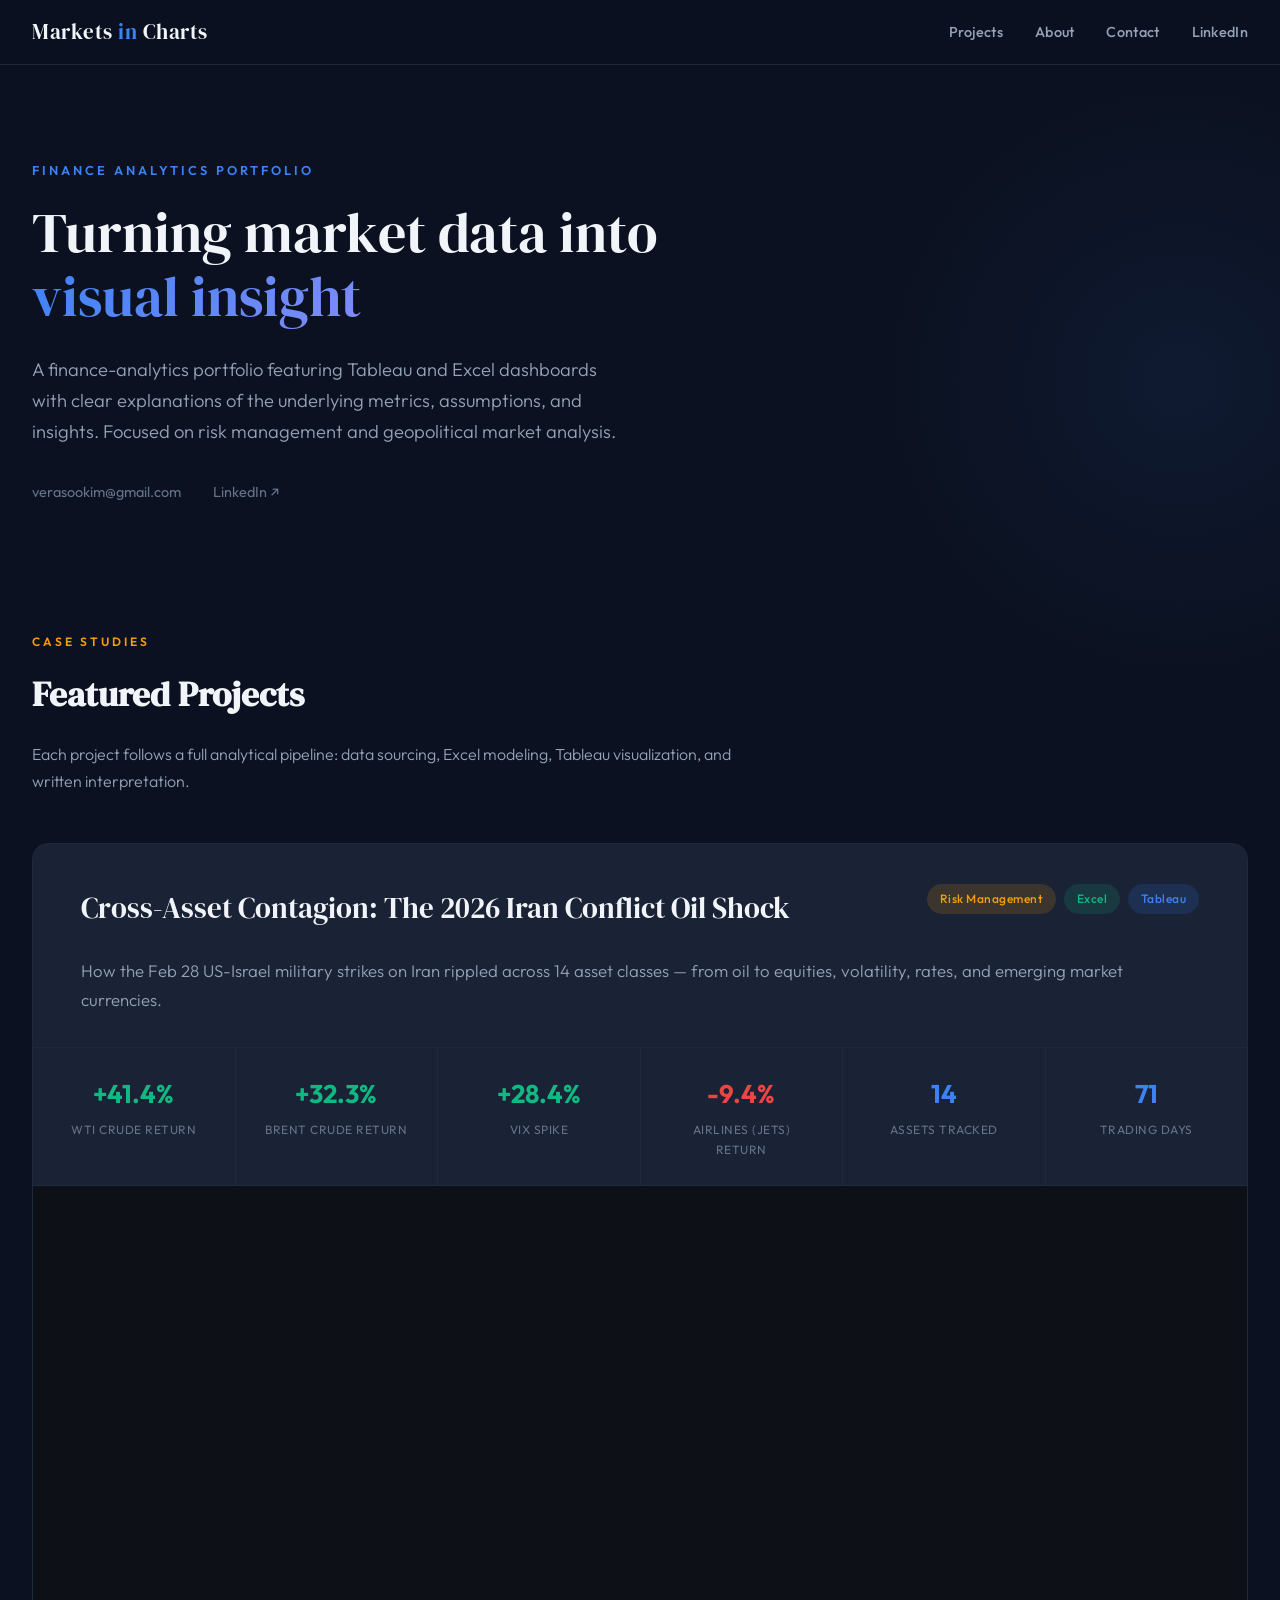
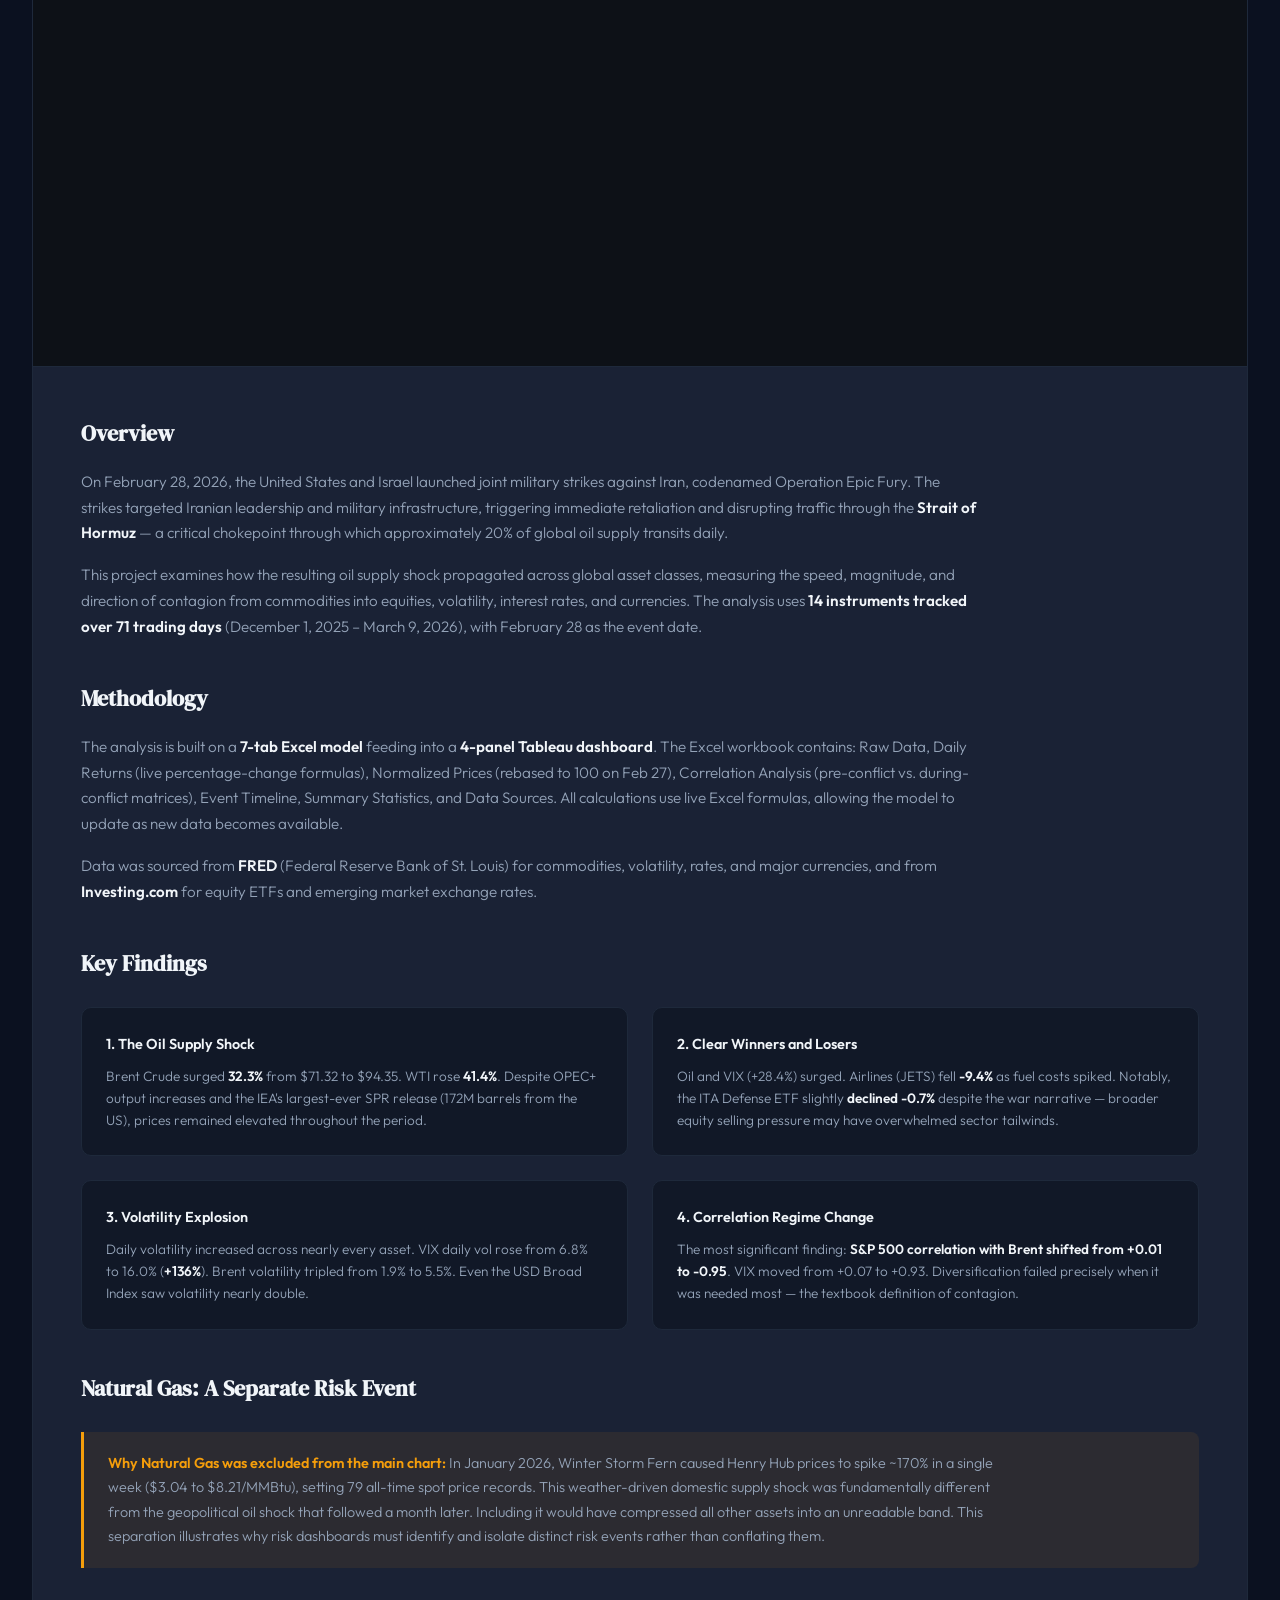
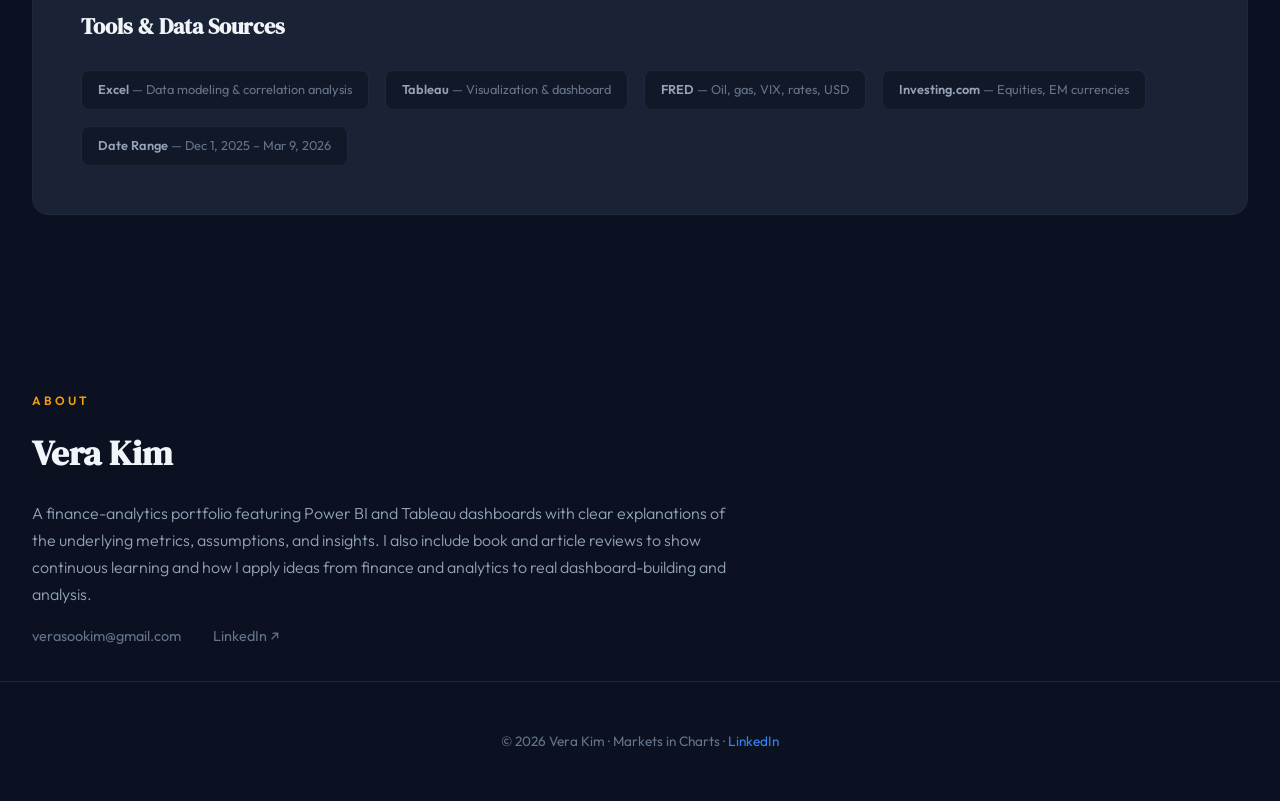
==== index.html @ f25a513f "Add files via upload" ====
<!DOCTYPE html>
<html lang="en">
<head>
    <meta charset="UTF-8">
    <meta name="viewport" content="width=device-width, initial-scale=1.0">
    <title>Markets in Charts | Vera Kim</title>
    <link href="https://fonts.googleapis.com/css2?family=DM+Serif+Display&family=Outfit:wght@300;400;500;600;700&display=swap" rel="stylesheet">
    <style>
        :root {
            --bg-primary: #0B1120;
            --bg-secondary: #111827;
            --bg-card: #1A2235;
            --accent: #3B82F6;
            --accent-warm: #F59E0B;
            --accent-red: #EF4444;
            --accent-green: #10B981;
            --text-primary: #F1F5F9;
            --text-secondary: #94A3B8;
            --text-muted: #64748B;
            --border: #1E293B;
        }

        * { margin: 0; padding: 0; box-sizing: border-box; }

        body {
            font-family: 'Outfit', sans-serif;
            background: var(--bg-primary);
            color: var(--text-primary);
            line-height: 1.7;
            -webkit-font-smoothing: antialiased;
        }

        /* ── NAVIGATION ── */
        nav {
            position: fixed;
            top: 0;
            width: 100%;
            z-index: 100;
            background: rgba(11, 17, 32, 0.85);
            backdrop-filter: blur(20px);
            border-bottom: 1px solid var(--border);
            padding: 0 2rem;
        }
        .nav-inner {
            max-width: 1400px;
            margin: 0 auto;
            display: flex;
            justify-content: space-between;
            align-items: center;
            height: 64px;
        }
        .nav-logo {
            font-family: 'DM Serif Display', serif;
            font-size: 1.3rem;
            color: var(--text-primary);
            text-decoration: none;
            letter-spacing: 0.5px;
        }
        .nav-logo span { color: var(--accent); }
        .nav-links { display: flex; gap: 2rem; list-style: none; }
        .nav-links a {
            color: var(--text-secondary);
            text-decoration: none;
            font-size: 0.9rem;
            font-weight: 500;
            transition: color 0.2s;
            letter-spacing: 0.3px;
        }
        .nav-links a:hover { color: var(--text-primary); }

        /* ── HERO ── */
        .hero {
            padding: 10rem 2rem 4rem;
            max-width: 1400px;
            margin: 0 auto;
            position: relative;
        }
        .hero::before {
            content: '';
            position: absolute;
            top: 80px;
            right: -200px;
            width: 600px;
            height: 600px;
            background: radial-gradient(circle, rgba(59,130,246,0.08) 0%, transparent 70%);
            pointer-events: none;
        }
        .hero-eyebrow {
            font-size: 0.8rem;
            font-weight: 600;
            letter-spacing: 3px;
            text-transform: uppercase;
            color: var(--accent);
            margin-bottom: 1.2rem;
        }
        .hero h1 {
            font-family: 'DM Serif Display', serif;
            font-size: 3.5rem;
            font-weight: 400;
            line-height: 1.15;
            margin-bottom: 1.5rem;
            max-width: 700px;
        }
        .hero h1 em {
            font-style: normal;
            background: linear-gradient(135deg, var(--accent), #818CF8);
            -webkit-background-clip: text;
            -webkit-text-fill-color: transparent;
        }
        .hero-subtitle {
            font-size: 1.15rem;
            color: var(--text-secondary);
            max-width: 600px;
            margin-bottom: 2rem;
            font-weight: 300;
        }
        .hero-meta {
            display: flex;
            gap: 2rem;
            flex-wrap: wrap;
        }
        .hero-meta a {
            color: var(--text-muted);
            text-decoration: none;
            font-size: 0.9rem;
            display: flex;
            align-items: center;
            gap: 0.4rem;
            transition: color 0.2s;
        }
        .hero-meta a:hover { color: var(--accent); }

        /* ── SECTION STRUCTURE ── */
        section { padding: 4rem 2rem; }
        .container { max-width: 1400px; margin: 0 auto; }

        .section-label {
            font-size: 0.75rem;
            font-weight: 600;
            letter-spacing: 3px;
            text-transform: uppercase;
            color: var(--accent-warm);
            margin-bottom: 0.8rem;
        }
        .section-title {
            font-family: 'DM Serif Display', serif;
            font-size: 2.2rem;
            margin-bottom: 1rem;
        }
        .section-desc {
            color: var(--text-secondary);
            max-width: 700px;
            margin-bottom: 3rem;
            font-weight: 300;
        }

        /* ── PROJECT CARD ── */
        .project-card {
            background: var(--bg-card);
            border: 1px solid var(--border);
            border-radius: 16px;
            overflow: hidden;
            margin-bottom: 3rem;
            transition: border-color 0.3s;
        }
        .project-card:hover { border-color: rgba(59,130,246,0.3); }

        .project-header {
            padding: 2.5rem 3rem 1.5rem;
            display: flex;
            justify-content: space-between;
            align-items: flex-start;
            flex-wrap: wrap;
            gap: 1rem;
        }
        .project-header h2 {
            font-family: 'DM Serif Display', serif;
            font-size: 1.8rem;
            font-weight: 400;
        }
        .project-tags { display: flex; gap: 0.5rem; flex-wrap: wrap; }
        .tag {
            padding: 0.3rem 0.8rem;
            border-radius: 20px;
            font-size: 0.75rem;
            font-weight: 500;
            letter-spacing: 0.5px;
        }
        .tag-excel { background: rgba(16,185,129,0.15); color: var(--accent-green); }
        .tag-tableau { background: rgba(59,130,246,0.15); color: var(--accent); }
        .tag-risk { background: rgba(245,158,11,0.15); color: var(--accent-warm); }

        .project-subtitle {
            padding: 0 3rem 2rem;
            color: var(--text-secondary);
            font-weight: 300;
            font-size: 1.05rem;
        }

        /* ── TABLEAU EMBED ── */
        .tableau-wrapper {
            width: 100%;
            background: #0D1117;
            border-top: 1px solid var(--border);
            border-bottom: 1px solid var(--border);
        }
        .tableau-wrapper iframe {
            width: 100%;
            height: 780px;
            border: none;
            display: block;
        }

        /* ── KEY METRICS BAR ── */
        .metrics-bar {
            display: grid;
            grid-template-columns: repeat(auto-fit, minmax(160px, 1fr));
            gap: 1px;
            background: var(--border);
            border-top: 1px solid var(--border);
        }
        .metric {
            background: var(--bg-card);
            padding: 1.5rem 1.8rem;
            text-align: center;
        }
        .metric-value {
            font-size: 1.6rem;
            font-weight: 700;
            font-family: 'Outfit', sans-serif;
        }
        .metric-value.up { color: var(--accent-green); }
        .metric-value.down { color: var(--accent-red); }
        .metric-value.neutral { color: var(--accent); }
        .metric-label {
            font-size: 0.75rem;
            color: var(--text-muted);
            margin-top: 0.3rem;
            letter-spacing: 0.5px;
            text-transform: uppercase;
        }

        /* ── WRITE-UP SECTION ── */
        .writeup {
            padding: 3rem;
        }
        .writeup h3 {
            font-family: 'DM Serif Display', serif;
            font-size: 1.4rem;
            margin: 2.5rem 0 1rem;
            color: var(--text-primary);
        }
        .writeup h3:first-child { margin-top: 0; }
        .writeup p {
            color: var(--text-secondary);
            margin-bottom: 1rem;
            max-width: 900px;
            font-weight: 300;
            font-size: 0.95rem;
        }
        .writeup strong { color: var(--text-primary); font-weight: 600; }

        .finding-grid {
            display: grid;
            grid-template-columns: 1fr 1fr;
            gap: 1.5rem;
            margin: 1.5rem 0 2rem;
        }
        .finding-item {
            background: var(--bg-secondary);
            border: 1px solid var(--border);
            border-radius: 10px;
            padding: 1.5rem;
        }
        .finding-item h4 {
            font-size: 0.9rem;
            font-weight: 600;
            margin-bottom: 0.6rem;
            color: var(--text-primary);
        }
        .finding-item p {
            font-size: 0.85rem;
            margin-bottom: 0;
            line-height: 1.6;
        }

        .callout {
            background: rgba(245, 158, 11, 0.08);
            border-left: 3px solid var(--accent-warm);
            padding: 1.2rem 1.5rem;
            border-radius: 0 8px 8px 0;
            margin: 1.5rem 0;
        }
        .callout p {
            color: var(--text-secondary);
            margin: 0;
            font-size: 0.9rem;
        }
        .callout strong { color: var(--accent-warm); }

        /* ── DATA SOURCES ── */
        .sources {
            display: flex;
            gap: 1rem;
            flex-wrap: wrap;
            margin-top: 1.5rem;
        }
        .source-chip {
            background: var(--bg-secondary);
            border: 1px solid var(--border);
            padding: 0.5rem 1rem;
            border-radius: 8px;
            font-size: 0.8rem;
            color: var(--text-muted);
        }
        .source-chip strong { color: var(--text-secondary); }

        /* ── FOOTER ── */
        footer {
            padding: 3rem 2rem;
            border-top: 1px solid var(--border);
            text-align: center;
        }
        footer p {
            color: var(--text-muted);
            font-size: 0.85rem;
        }
        footer a {
            color: var(--accent);
            text-decoration: none;
        }

        /* ── RESPONSIVE ── */
        @media (max-width: 768px) {
            .hero h1 { font-size: 2.2rem; }
            .hero { padding: 8rem 1.5rem 3rem; }
            .project-header { padding: 1.5rem; }
            .project-subtitle { padding: 0 1.5rem 1.5rem; }
            .writeup { padding: 1.5rem; }
            .finding-grid { grid-template-columns: 1fr; }
            .tableau-wrapper iframe { height: 500px; }
            .nav-links { gap: 1rem; }
        }

        /* ── ANIMATIONS ── */
        .fade-in {
            opacity: 0;
            transform: translateY(20px);
            animation: fadeIn 0.6s ease forwards;
        }
        .fade-in:nth-child(2) { animation-delay: 0.1s; }
        .fade-in:nth-child(3) { animation-delay: 0.2s; }
        @keyframes fadeIn {
            to { opacity: 1; transform: translateY(0); }
        }
    </style>
</head>
<body>

<!-- NAVIGATION -->
<nav>
    <div class="nav-inner">
        <a href="/" class="nav-logo">Markets <span>in</span> Charts</a>
        <ul class="nav-links">
            <li><a href="#projects">Projects</a></li>
            <li><a href="#about">About</a></li>
            <li><a href="mailto:verasookim@gmail.com">Contact</a></li>
            <li><a href="https://www.linkedin.com/in/vera-sookyung-kim/" target="_blank">LinkedIn</a></li>
        </ul>
    </div>
</nav>

<!-- HERO -->
<header class="hero">
    <div class="fade-in">
        <p class="hero-eyebrow">Finance Analytics Portfolio</p>
        <h1>Turning market data into <em>visual insight</em></h1>
        <p class="hero-subtitle">A finance-analytics portfolio featuring Tableau and Excel dashboards with clear explanations of the underlying metrics, assumptions, and insights. Focused on risk management and geopolitical market analysis.</p>
        <div class="hero-meta">
            <a href="mailto:verasookim@gmail.com">verasookim@gmail.com</a>
            <a href="https://www.linkedin.com/in/vera-sookyung-kim/" target="_blank">LinkedIn &nearr;</a>
        </div>
    </div>
</header>

<!-- PROJECTS -->
<section id="projects">
    <div class="container">
        <p class="section-label">Case Studies</p>
        <h2 class="section-title">Featured Projects</h2>
        <p class="section-desc">Each project follows a full analytical pipeline: data sourcing, Excel modeling, Tableau visualization, and written interpretation.</p>

        <!-- PROJECT 1: Iran Conflict Dashboard -->
        <article class="project-card fade-in">
            <div class="project-header">
                <h2>Cross-Asset Contagion: The 2026 Iran Conflict Oil Shock</h2>
                <div class="project-tags">
                    <span class="tag tag-risk">Risk Management</span>
                    <span class="tag tag-excel">Excel</span>
                    <span class="tag tag-tableau">Tableau</span>
                </div>
            </div>
            <p class="project-subtitle">How the Feb 28 US-Israel military strikes on Iran rippled across 14 asset classes — from oil to equities, volatility, rates, and emerging market currencies.</p>

            <!-- KEY METRICS -->
            <div class="metrics-bar">
                <div class="metric">
                    <div class="metric-value up">+41.4%</div>
                    <div class="metric-label">WTI Crude Return</div>
                </div>
                <div class="metric">
                    <div class="metric-value up">+32.3%</div>
                    <div class="metric-label">Brent Crude Return</div>
                </div>
                <div class="metric">
                    <div class="metric-value up">+28.4%</div>
                    <div class="metric-label">VIX Spike</div>
                </div>
                <div class="metric">
                    <div class="metric-value down">-9.4%</div>
                    <div class="metric-label">Airlines (JETS) Return</div>
                </div>
                <div class="metric">
                    <div class="metric-value neutral">14</div>
                    <div class="metric-label">Assets Tracked</div>
                </div>
                <div class="metric">
                    <div class="metric-value neutral">71</div>
                    <div class="metric-label">Trading Days</div>
                </div>
            </div>

            <!-- TABLEAU EMBED -->
            <div class="tableau-wrapper">
                <iframe src="https://public.tableau.com/views/IranConflictOilShock/IranConflictCross-AssetContagion?:embed=y&:display_count=yes&:showVizHome=no&:toolbar=yes" allowfullscreen></iframe>
            </div>

            <!-- WRITE-UP -->
            <div class="writeup">
                <h3>Overview</h3>
                <p>On February 28, 2026, the United States and Israel launched joint military strikes against Iran, codenamed Operation Epic Fury. The strikes targeted Iranian leadership and military infrastructure, triggering immediate retaliation and disrupting traffic through the <strong>Strait of Hormuz</strong> — a critical chokepoint through which approximately 20% of global oil supply transits daily.</p>
                <p>This project examines how the resulting oil supply shock propagated across global asset classes, measuring the speed, magnitude, and direction of contagion from commodities into equities, volatility, interest rates, and currencies. The analysis uses <strong>14 instruments tracked over 71 trading days</strong> (December 1, 2025 – March 9, 2026), with February 28 as the event date.</p>

                <h3>Methodology</h3>
                <p>The analysis is built on a <strong>7-tab Excel model</strong> feeding into a <strong>4-panel Tableau dashboard</strong>. The Excel workbook contains: Raw Data, Daily Returns (live percentage-change formulas), Normalized Prices (rebased to 100 on Feb 27), Correlation Analysis (pre-conflict vs. during-conflict matrices), Event Timeline, Summary Statistics, and Data Sources. All calculations use live Excel formulas, allowing the model to update as new data becomes available.</p>
                <p>Data was sourced from <strong>FRED</strong> (Federal Reserve Bank of St. Louis) for commodities, volatility, rates, and major currencies, and from <strong>Investing.com</strong> for equity ETFs and emerging market exchange rates.</p>

                <h3>Key Findings</h3>

                <div class="finding-grid">
                    <div class="finding-item">
                        <h4>1. The Oil Supply Shock</h4>
                        <p>Brent Crude surged <strong>32.3%</strong> from $71.32 to $94.35. WTI rose <strong>41.4%</strong>. Despite OPEC+ output increases and the IEA's largest-ever SPR release (172M barrels from the US), prices remained elevated throughout the period.</p>
                    </div>
                    <div class="finding-item">
                        <h4>2. Clear Winners and Losers</h4>
                        <p>Oil and VIX (+28.4%) surged. Airlines (JETS) fell <strong>-9.4%</strong> as fuel costs spiked. Notably, the ITA Defense ETF slightly <strong>declined -0.7%</strong> despite the war narrative — broader equity selling pressure may have overwhelmed sector tailwinds.</p>
                    </div>
                    <div class="finding-item">
                        <h4>3. Volatility Explosion</h4>
                        <p>Daily volatility increased across nearly every asset. VIX daily vol rose from 6.8% to 16.0% (<strong>+136%</strong>). Brent volatility tripled from 1.9% to 5.5%. Even the USD Broad Index saw volatility nearly double.</p>
                    </div>
                    <div class="finding-item">
                        <h4>4. Correlation Regime Change</h4>
                        <p>The most significant finding: <strong>S&P 500 correlation with Brent shifted from +0.01 to -0.95</strong>. VIX moved from +0.07 to +0.93. Diversification failed precisely when it was needed most — the textbook definition of contagion.</p>
                    </div>
                </div>

                <h3>Natural Gas: A Separate Risk Event</h3>
                <div class="callout">
                    <p><strong>Why Natural Gas was excluded from the main chart:</strong> In January 2026, Winter Storm Fern caused Henry Hub prices to spike ~170% in a single week ($3.04 to $8.21/MMBtu), setting 79 all-time spot price records. This weather-driven domestic supply shock was fundamentally different from the geopolitical oil shock that followed a month later. Including it would have compressed all other assets into an unreadable band. This separation illustrates why risk dashboards must identify and isolate distinct risk events rather than conflating them.</p>
                </div>

                <h3>Tools & Data Sources</h3>
                <div class="sources">
                    <div class="source-chip"><strong>Excel</strong> — Data modeling & correlation analysis</div>
                    <div class="source-chip"><strong>Tableau</strong> — Visualization & dashboard</div>
                    <div class="source-chip"><strong>FRED</strong> — Oil, gas, VIX, rates, USD</div>
                    <div class="source-chip"><strong>Investing.com</strong> — Equities, EM currencies</div>
                    <div class="source-chip"><strong>Date Range</strong> — Dec 1, 2025 – Mar 9, 2026</div>
                </div>
            </div>
        </article>

    </div>
</section>

<!-- ABOUT -->
<section id="about" style="padding-bottom: 2rem;">
    <div class="container">
        <p class="section-label">About</p>
        <h2 class="section-title">Vera Kim</h2>
        <p class="section-desc" style="margin-bottom: 1rem;">A finance-analytics portfolio featuring Power BI and Tableau dashboards with clear explanations of the underlying metrics, assumptions, and insights. I also include book and article reviews to show continuous learning and how I apply ideas from finance and analytics to real dashboard-building and analysis.</p>
        <div class="hero-meta">
            <a href="mailto:verasookim@gmail.com">verasookim@gmail.com</a>
            <a href="https://www.linkedin.com/in/vera-sookyung-kim/" target="_blank">LinkedIn &nearr;</a>
        </div>
    </div>
</section>

<!-- FOOTER -->
<footer>
    <p>&copy; 2026 Vera Kim &middot; Markets in Charts &middot; <a href="https://www.linkedin.com/in/vera-sookyung-kim/" target="_blank">LinkedIn</a></p>
</footer>

</body>
</html>
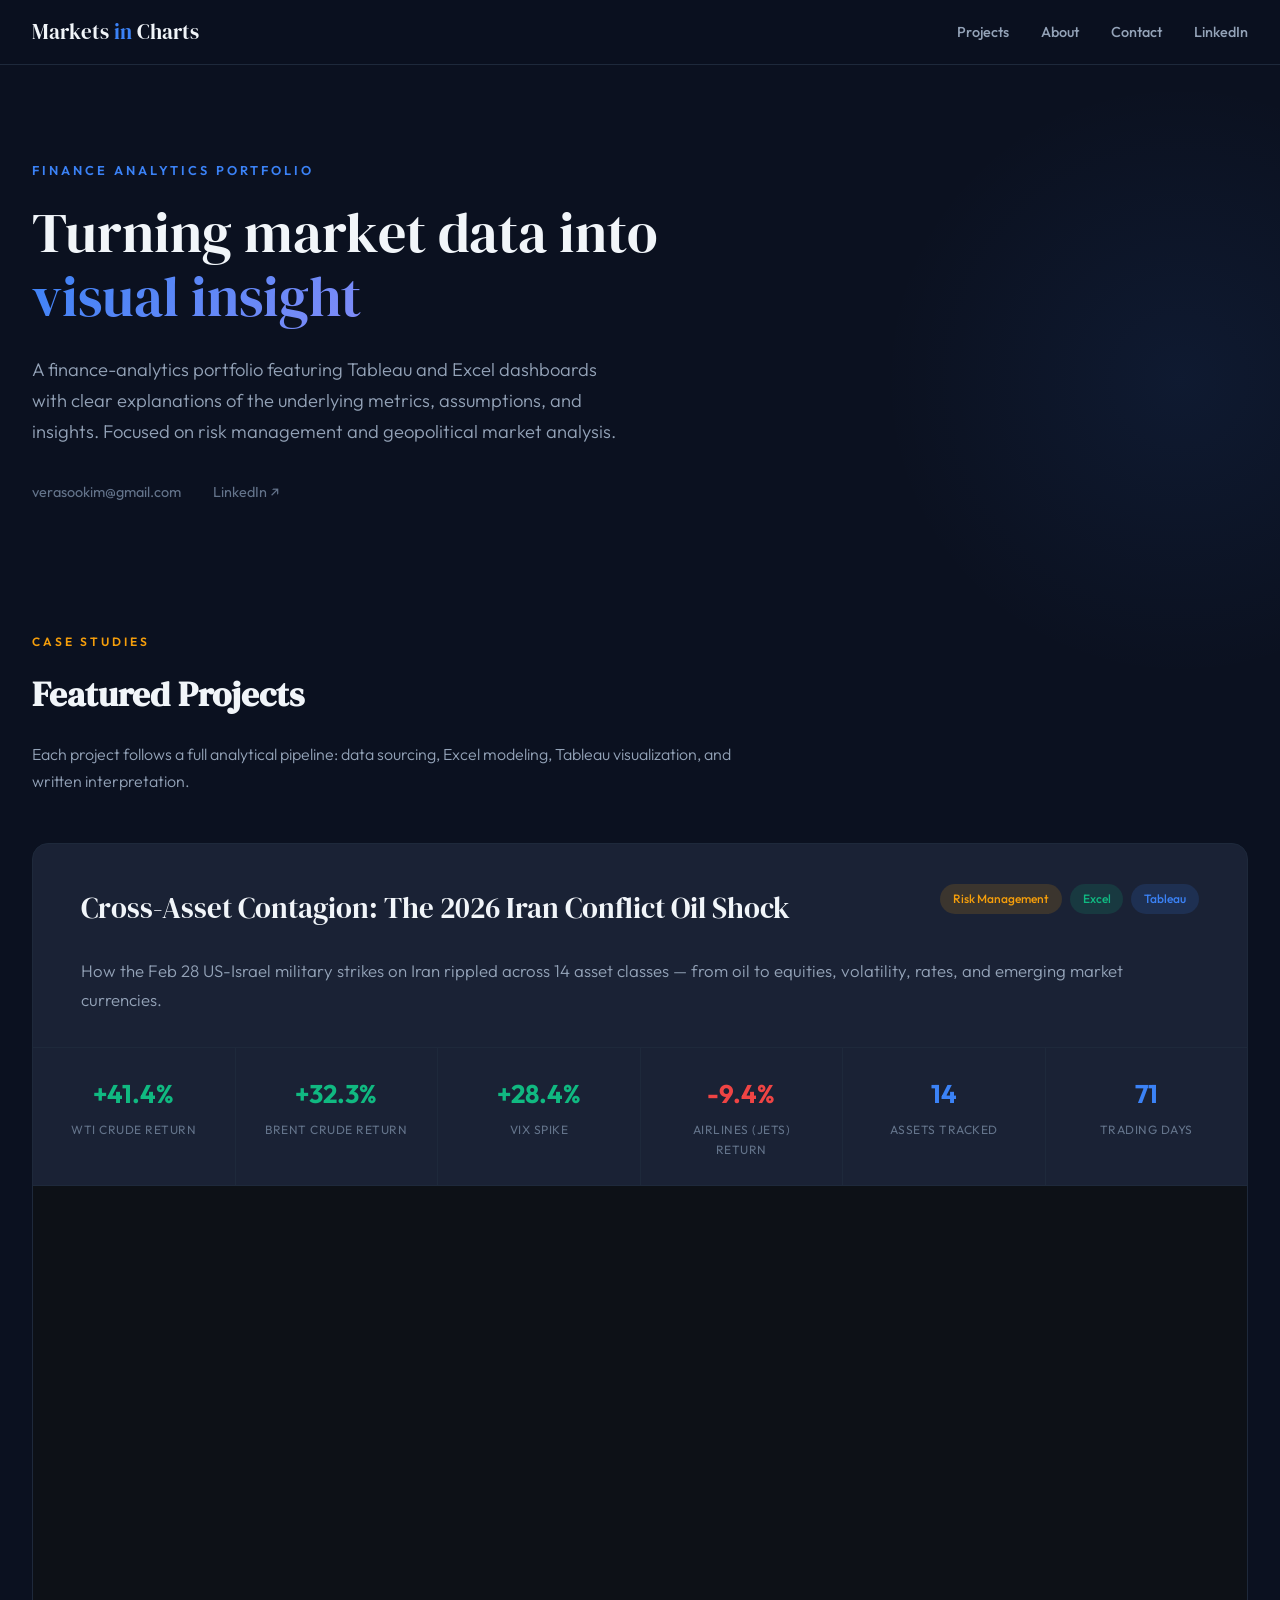
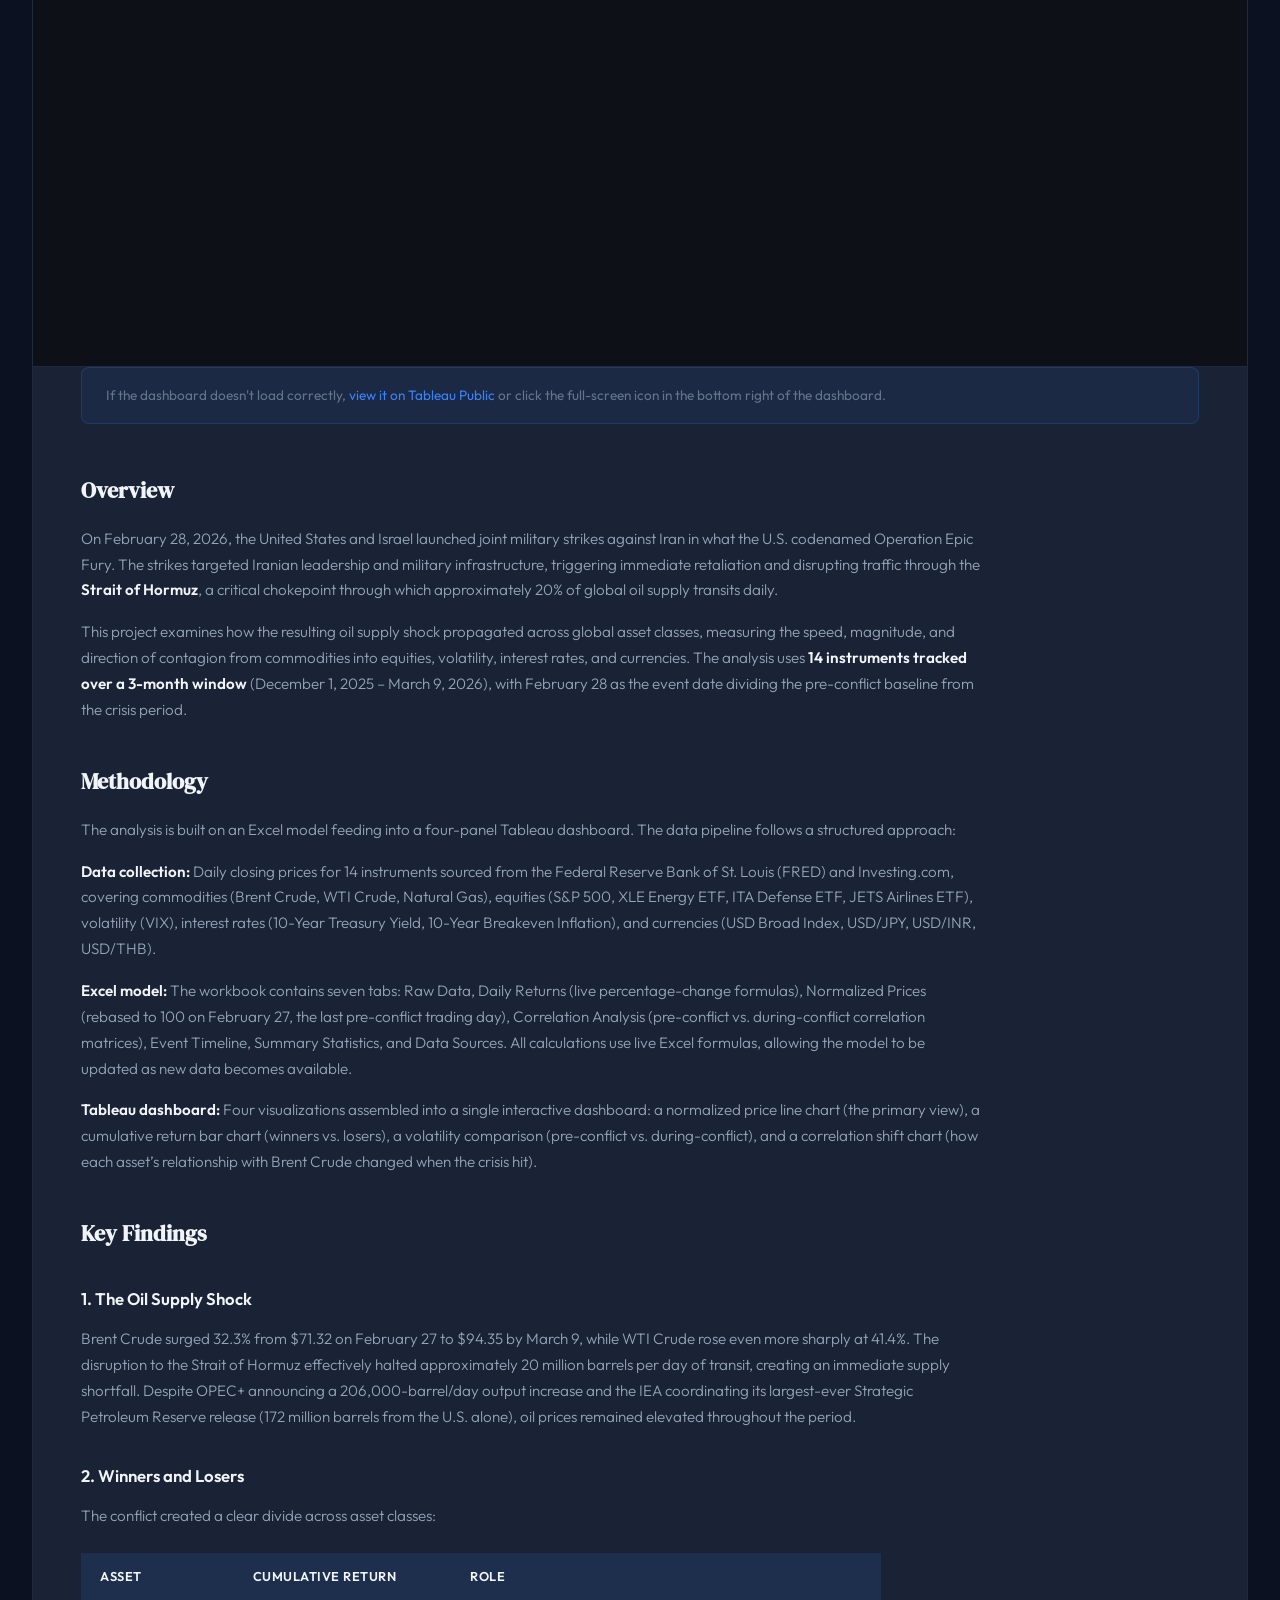
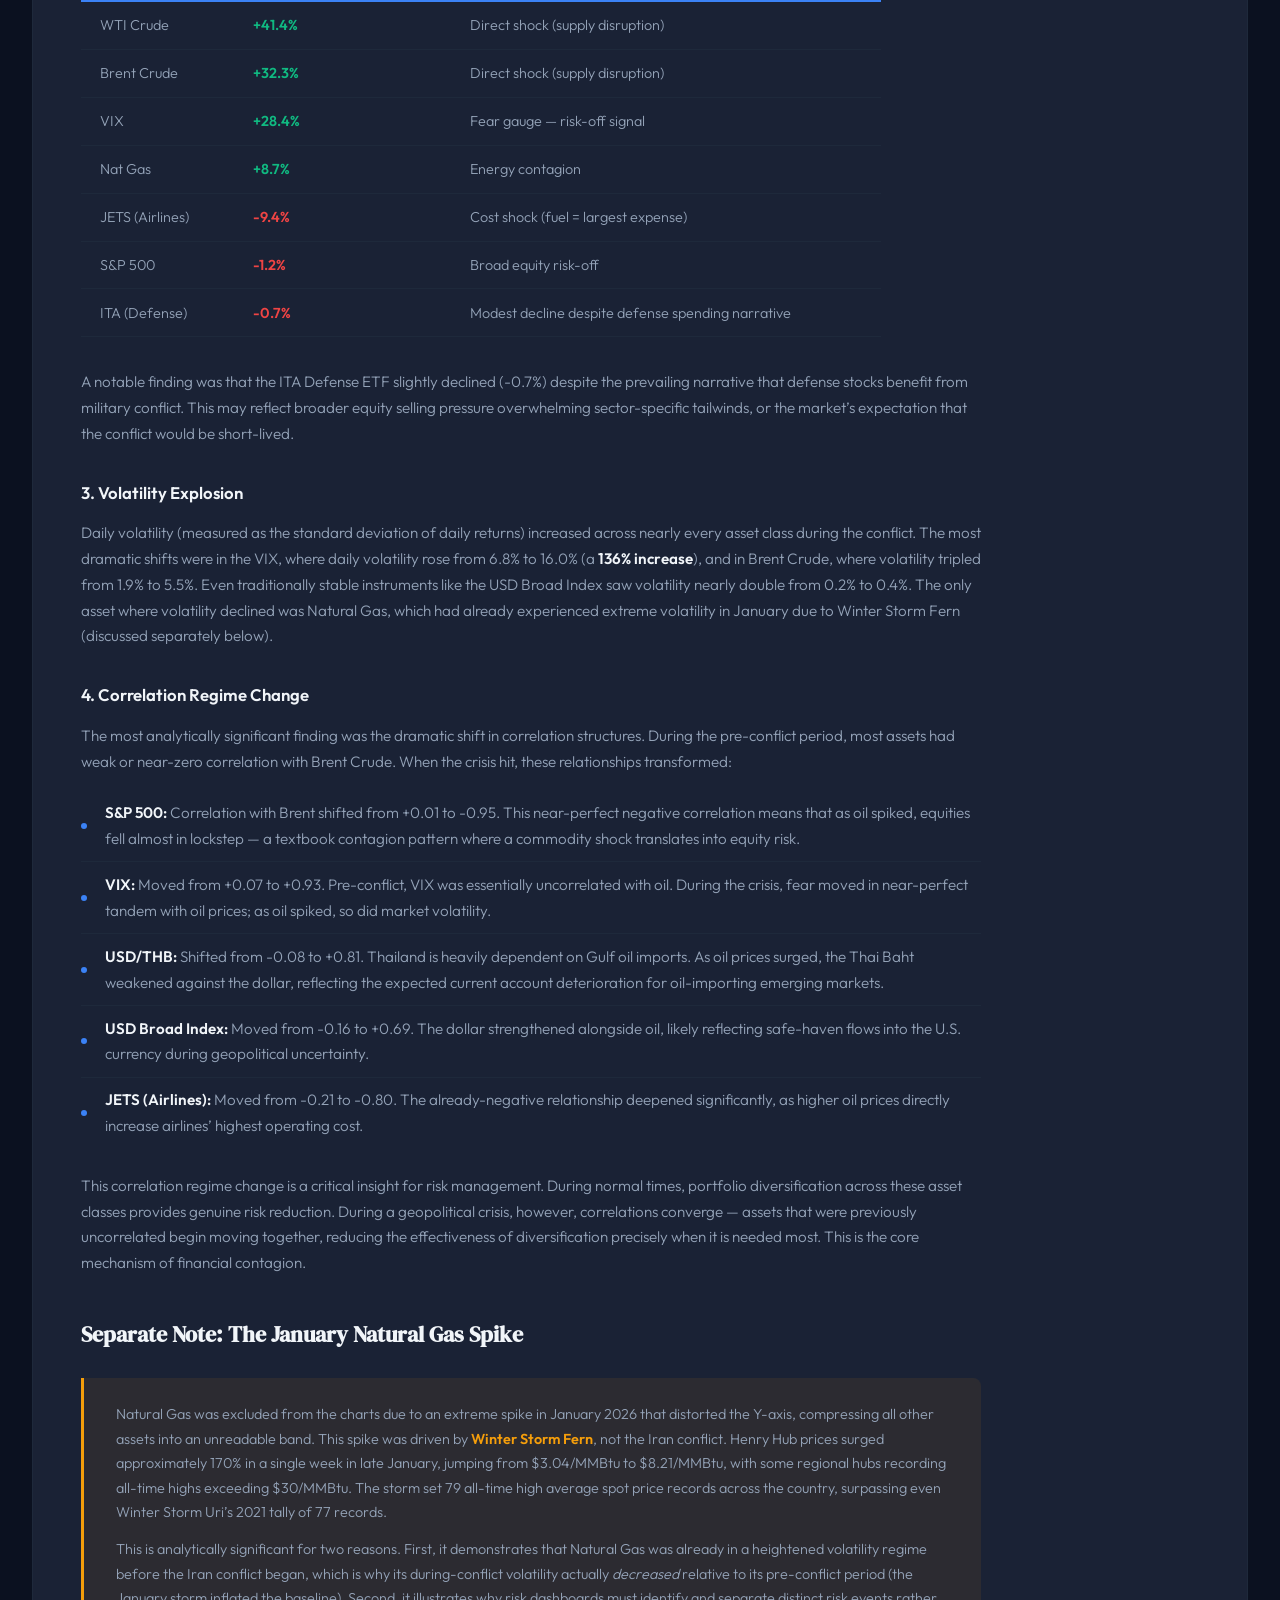
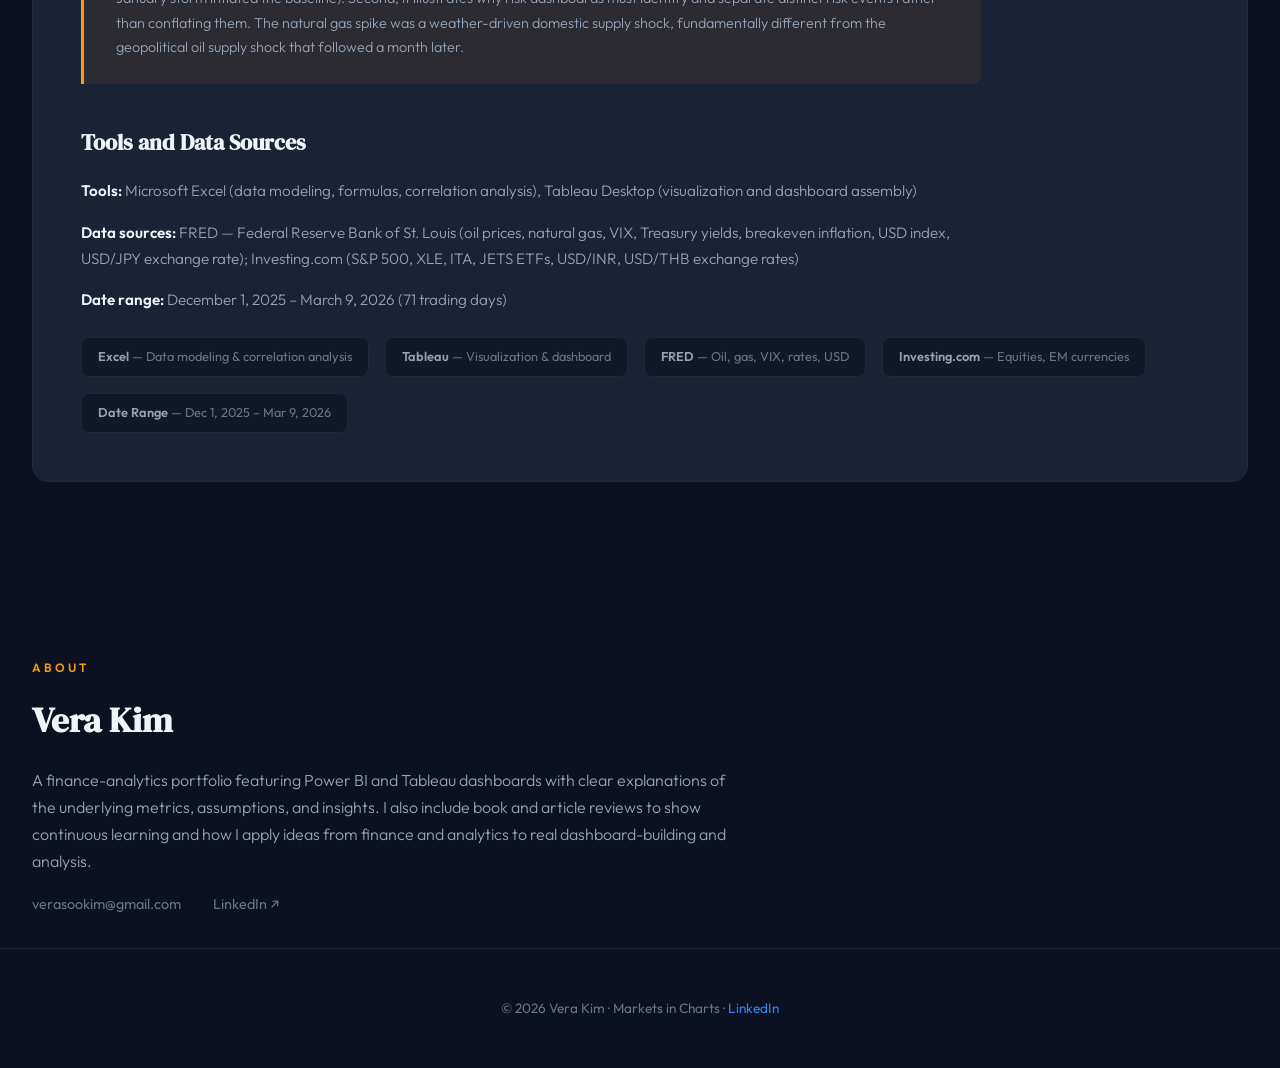
==== commit 596df74a: "Update index.html" ====
--- a/index.html
+++ b/index.html
@@ -19,489 +19,223 @@
             --text-muted: #64748B;
             --border: #1E293B;
         }
-
         * { margin: 0; padding: 0; box-sizing: border-box; }
-
-        body {
-            font-family: 'Outfit', sans-serif;
-            background: var(--bg-primary);
-            color: var(--text-primary);
-            line-height: 1.7;
-            -webkit-font-smoothing: antialiased;
-        }
-
-        /* ── NAVIGATION ── */
-        nav {
-            position: fixed;
-            top: 0;
-            width: 100%;
-            z-index: 100;
-            background: rgba(11, 17, 32, 0.85);
-            backdrop-filter: blur(20px);
-            border-bottom: 1px solid var(--border);
-            padding: 0 2rem;
-        }
-        .nav-inner {
-            max-width: 1400px;
-            margin: 0 auto;
-            display: flex;
-            justify-content: space-between;
-            align-items: center;
-            height: 64px;
-        }
-        .nav-logo {
-            font-family: 'DM Serif Display', serif;
-            font-size: 1.3rem;
-            color: var(--text-primary);
-            text-decoration: none;
-            letter-spacing: 0.5px;
-        }
+        body { font-family: 'Outfit', sans-serif; background: var(--bg-primary); color: var(--text-primary); line-height: 1.7; -webkit-font-smoothing: antialiased; }
+        nav { position: fixed; top: 0; width: 100%; z-index: 100; background: rgba(11,17,32,0.85); backdrop-filter: blur(20px); border-bottom: 1px solid var(--border); padding: 0 2rem; }
+        .nav-inner { max-width: 1400px; margin: 0 auto; display: flex; justify-content: space-between; align-items: center; height: 64px; }
+        .nav-logo { font-family: 'DM Serif Display', serif; font-size: 1.3rem; color: var(--text-primary); text-decoration: none; }
         .nav-logo span { color: var(--accent); }
         .nav-links { display: flex; gap: 2rem; list-style: none; }
-        .nav-links a {
-            color: var(--text-secondary);
-            text-decoration: none;
-            font-size: 0.9rem;
-            font-weight: 500;
-            transition: color 0.2s;
-            letter-spacing: 0.3px;
-        }
+        .nav-links a { color: var(--text-secondary); text-decoration: none; font-size: 0.9rem; font-weight: 500; transition: color 0.2s; }
         .nav-links a:hover { color: var(--text-primary); }
-
-        /* ── HERO ── */
-        .hero {
-            padding: 10rem 2rem 4rem;
-            max-width: 1400px;
-            margin: 0 auto;
-            position: relative;
-        }
-        .hero::before {
-            content: '';
-            position: absolute;
-            top: 80px;
-            right: -200px;
-            width: 600px;
-            height: 600px;
-            background: radial-gradient(circle, rgba(59,130,246,0.08) 0%, transparent 70%);
-            pointer-events: none;
-        }
-        .hero-eyebrow {
-            font-size: 0.8rem;
-            font-weight: 600;
-            letter-spacing: 3px;
-            text-transform: uppercase;
-            color: var(--accent);
-            margin-bottom: 1.2rem;
-        }
-        .hero h1 {
-            font-family: 'DM Serif Display', serif;
-            font-size: 3.5rem;
-            font-weight: 400;
-            line-height: 1.15;
-            margin-bottom: 1.5rem;
-            max-width: 700px;
-        }
-        .hero h1 em {
-            font-style: normal;
-            background: linear-gradient(135deg, var(--accent), #818CF8);
-            -webkit-background-clip: text;
-            -webkit-text-fill-color: transparent;
-        }
-        .hero-subtitle {
-            font-size: 1.15rem;
-            color: var(--text-secondary);
-            max-width: 600px;
-            margin-bottom: 2rem;
-            font-weight: 300;
-        }
-        .hero-meta {
-            display: flex;
-            gap: 2rem;
-            flex-wrap: wrap;
-        }
-        .hero-meta a {
-            color: var(--text-muted);
-            text-decoration: none;
-            font-size: 0.9rem;
-            display: flex;
-            align-items: center;
-            gap: 0.4rem;
-            transition: color 0.2s;
-        }
+        .hero { padding: 10rem 2rem 4rem; max-width: 1400px; margin: 0 auto; position: relative; }
+        .hero::before { content: ''; position: absolute; top: 80px; right: -200px; width: 600px; height: 600px; background: radial-gradient(circle, rgba(59,130,246,0.08) 0%, transparent 70%); pointer-events: none; }
+        .hero-eyebrow { font-size: 0.8rem; font-weight: 600; letter-spacing: 3px; text-transform: uppercase; color: var(--accent); margin-bottom: 1.2rem; }
+        .hero h1 { font-family: 'DM Serif Display', serif; font-size: 3.5rem; font-weight: 400; line-height: 1.15; margin-bottom: 1.5rem; max-width: 700px; }
+        .hero h1 em { font-style: normal; background: linear-gradient(135deg, var(--accent), #818CF8); -webkit-background-clip: text; -webkit-text-fill-color: transparent; }
+        .hero-subtitle { font-size: 1.15rem; color: var(--text-secondary); max-width: 600px; margin-bottom: 2rem; font-weight: 300; }
+        .hero-meta { display: flex; gap: 2rem; flex-wrap: wrap; }
+        .hero-meta a { color: var(--text-muted); text-decoration: none; font-size: 0.9rem; transition: color 0.2s; }
         .hero-meta a:hover { color: var(--accent); }
-
-        /* ── SECTION STRUCTURE ── */
         section { padding: 4rem 2rem; }
         .container { max-width: 1400px; margin: 0 auto; }
-
-        .section-label {
-            font-size: 0.75rem;
-            font-weight: 600;
-            letter-spacing: 3px;
-            text-transform: uppercase;
-            color: var(--accent-warm);
-            margin-bottom: 0.8rem;
-        }
-        .section-title {
-            font-family: 'DM Serif Display', serif;
-            font-size: 2.2rem;
-            margin-bottom: 1rem;
-        }
-        .section-desc {
-            color: var(--text-secondary);
-            max-width: 700px;
-            margin-bottom: 3rem;
-            font-weight: 300;
-        }
-
-        /* ── PROJECT CARD ── */
-        .project-card {
-            background: var(--bg-card);
-            border: 1px solid var(--border);
-            border-radius: 16px;
-            overflow: hidden;
-            margin-bottom: 3rem;
-            transition: border-color 0.3s;
-        }
+        .section-label { font-size: 0.75rem; font-weight: 600; letter-spacing: 3px; text-transform: uppercase; color: var(--accent-warm); margin-bottom: 0.8rem; }
+        .section-title { font-family: 'DM Serif Display', serif; font-size: 2.2rem; margin-bottom: 1rem; }
+        .section-desc { color: var(--text-secondary); max-width: 700px; margin-bottom: 3rem; font-weight: 300; }
+        .project-card { background: var(--bg-card); border: 1px solid var(--border); border-radius: 16px; overflow: hidden; margin-bottom: 3rem; transition: border-color 0.3s; }
         .project-card:hover { border-color: rgba(59,130,246,0.3); }
-
-        .project-header {
-            padding: 2.5rem 3rem 1.5rem;
-            display: flex;
-            justify-content: space-between;
-            align-items: flex-start;
-            flex-wrap: wrap;
-            gap: 1rem;
-        }
-        .project-header h2 {
-            font-family: 'DM Serif Display', serif;
-            font-size: 1.8rem;
-            font-weight: 400;
-        }
+        .project-header { padding: 2.5rem 3rem 1.5rem; display: flex; justify-content: space-between; align-items: flex-start; flex-wrap: wrap; gap: 1rem; }
+        .project-header h2 { font-family: 'DM Serif Display', serif; font-size: 1.8rem; font-weight: 400; }
         .project-tags { display: flex; gap: 0.5rem; flex-wrap: wrap; }
-        .tag {
-            padding: 0.3rem 0.8rem;
-            border-radius: 20px;
-            font-size: 0.75rem;
-            font-weight: 500;
-            letter-spacing: 0.5px;
-        }
+        .tag { padding: 0.3rem 0.8rem; border-radius: 20px; font-size: 0.75rem; font-weight: 500; }
         .tag-excel { background: rgba(16,185,129,0.15); color: var(--accent-green); }
         .tag-tableau { background: rgba(59,130,246,0.15); color: var(--accent); }
         .tag-risk { background: rgba(245,158,11,0.15); color: var(--accent-warm); }
-
-        .project-subtitle {
-            padding: 0 3rem 2rem;
-            color: var(--text-secondary);
-            font-weight: 300;
-            font-size: 1.05rem;
-        }
-
-        /* ── TABLEAU EMBED ── */
-        .tableau-wrapper {
-            width: 100%;
-            background: #0D1117;
-            border-top: 1px solid var(--border);
-            border-bottom: 1px solid var(--border);
-        }
-        .tableau-wrapper iframe {
-            width: 100%;
-            height: 780px;
-            border: none;
-            display: block;
-        }
-
-        /* ── KEY METRICS BAR ── */
-        .metrics-bar {
-            display: grid;
-            grid-template-columns: repeat(auto-fit, minmax(160px, 1fr));
-            gap: 1px;
-            background: var(--border);
-            border-top: 1px solid var(--border);
-        }
-        .metric {
-            background: var(--bg-card);
-            padding: 1.5rem 1.8rem;
-            text-align: center;
-        }
-        .metric-value {
-            font-size: 1.6rem;
-            font-weight: 700;
-            font-family: 'Outfit', sans-serif;
-        }
+        .project-subtitle { padding: 0 3rem 2rem; color: var(--text-secondary); font-weight: 300; font-size: 1.05rem; }
+        .tableau-wrapper { width: 100%; background: #0D1117; border-top: 1px solid var(--border); border-bottom: 1px solid var(--border); }
+        .tableau-wrapper iframe { width: 100%; height: 780px; border: none; display: block; }
+        .metrics-bar { display: grid; grid-template-columns: repeat(auto-fit, minmax(160px, 1fr)); gap: 1px; background: var(--border); border-top: 1px solid var(--border); }
+        .metric { background: var(--bg-card); padding: 1.5rem 1.8rem; text-align: center; }
+        .metric-value { font-size: 1.6rem; font-weight: 700; }
         .metric-value.up { color: var(--accent-green); }
         .metric-value.down { color: var(--accent-red); }
         .metric-value.neutral { color: var(--accent); }
-        .metric-label {
-            font-size: 0.75rem;
-            color: var(--text-muted);
-            margin-top: 0.3rem;
-            letter-spacing: 0.5px;
-            text-transform: uppercase;
-        }
-
-        /* ── WRITE-UP SECTION ── */
-        .writeup {
-            padding: 3rem;
-        }
-        .writeup h3 {
-            font-family: 'DM Serif Display', serif;
-            font-size: 1.4rem;
-            margin: 2.5rem 0 1rem;
-            color: var(--text-primary);
-        }
+        .metric-label { font-size: 0.75rem; color: var(--text-muted); margin-top: 0.3rem; letter-spacing: 0.5px; text-transform: uppercase; }
+        .writeup { padding: 3rem; }
+        .writeup h3 { font-family: 'DM Serif Display', serif; font-size: 1.4rem; margin: 2.5rem 0 1rem; color: var(--text-primary); }
         .writeup h3:first-child { margin-top: 0; }
-        .writeup p {
-            color: var(--text-secondary);
-            margin-bottom: 1rem;
-            max-width: 900px;
-            font-weight: 300;
-            font-size: 0.95rem;
-        }
+        .writeup h4 { font-size: 1.05rem; font-weight: 600; margin: 2rem 0 0.8rem; color: var(--text-primary); }
+        .writeup p { color: var(--text-secondary); margin-bottom: 1rem; max-width: 900px; font-weight: 300; font-size: 0.95rem; }
         .writeup strong { color: var(--text-primary); font-weight: 600; }
-
-        .finding-grid {
-            display: grid;
-            grid-template-columns: 1fr 1fr;
-            gap: 1.5rem;
-            margin: 1.5rem 0 2rem;
-        }
-        .finding-item {
-            background: var(--bg-secondary);
-            border: 1px solid var(--border);
-            border-radius: 10px;
-            padding: 1.5rem;
-        }
-        .finding-item h4 {
-            font-size: 0.9rem;
-            font-weight: 600;
-            margin-bottom: 0.6rem;
-            color: var(--text-primary);
-        }
-        .finding-item p {
-            font-size: 0.85rem;
-            margin-bottom: 0;
-            line-height: 1.6;
-        }
-
-        .callout {
-            background: rgba(245, 158, 11, 0.08);
-            border-left: 3px solid var(--accent-warm);
-            padding: 1.2rem 1.5rem;
-            border-radius: 0 8px 8px 0;
-            margin: 1.5rem 0;
-        }
-        .callout p {
-            color: var(--text-secondary);
-            margin: 0;
-            font-size: 0.9rem;
-        }
+        .writeup ul { list-style: none; padding: 0; margin: 1rem 0 1.5rem; max-width: 900px; }
+        .writeup ul li { color: var(--text-secondary); font-weight: 300; font-size: 0.95rem; padding: 0.6rem 0 0.6rem 1.5rem; position: relative; border-bottom: 1px solid var(--border); }
+        .writeup ul li:last-child { border-bottom: none; }
+        .writeup ul li::before { content: ''; position: absolute; left: 0; top: 50%; transform: translateY(-50%); width: 6px; height: 6px; border-radius: 50%; background: var(--accent); }
+        .data-table { width: 100%; max-width: 800px; border-collapse: collapse; margin: 1.5rem 0 2rem; font-size: 0.9rem; }
+        .data-table thead th { background: rgba(59,130,246,0.12); color: var(--text-primary); font-weight: 600; text-align: left; padding: 0.8rem 1.2rem; border-bottom: 2px solid var(--accent); font-size: 0.8rem; letter-spacing: 0.5px; text-transform: uppercase; }
+        .data-table tbody td { padding: 0.7rem 1.2rem; border-bottom: 1px solid var(--border); color: var(--text-secondary); font-weight: 300; }
+        .data-table tbody tr:hover { background: rgba(59,130,246,0.04); }
+        .data-table .val-up { color: var(--accent-green); font-weight: 600; }
+        .data-table .val-down { color: var(--accent-red); font-weight: 600; }
+        .callout { background: rgba(245,158,11,0.08); border-left: 3px solid var(--accent-warm); padding: 1.5rem 2rem; border-radius: 0 8px 8px 0; margin: 1.5rem 0 2rem; max-width: 900px; }
+        .callout p { color: var(--text-secondary); margin: 0 0 0.8rem; font-size: 0.9rem; }
+        .callout p:last-child { margin-bottom: 0; }
         .callout strong { color: var(--accent-warm); }
-
-        /* ── DATA SOURCES ── */
-        .sources {
-            display: flex;
-            gap: 1rem;
-            flex-wrap: wrap;
-            margin-top: 1.5rem;
-        }
-        .source-chip {
-            background: var(--bg-secondary);
-            border: 1px solid var(--border);
-            padding: 0.5rem 1rem;
-            border-radius: 8px;
-            font-size: 0.8rem;
-            color: var(--text-muted);
-        }
+        .embed-note { background: rgba(59,130,246,0.08); border: 1px solid rgba(59,130,246,0.2); border-radius: 8px; padding: 1rem 1.5rem; margin: 0 3rem; font-size: 0.85rem; color: var(--text-muted); }
+        .embed-note a { color: var(--accent); text-decoration: none; }
+        .embed-note a:hover { text-decoration: underline; }
+        .sources { display: flex; gap: 1rem; flex-wrap: wrap; margin-top: 1.5rem; }
+        .source-chip { background: var(--bg-secondary); border: 1px solid var(--border); padding: 0.5rem 1rem; border-radius: 8px; font-size: 0.8rem; color: var(--text-muted); }
         .source-chip strong { color: var(--text-secondary); }
-
-        /* ── FOOTER ── */
-        footer {
-            padding: 3rem 2rem;
-            border-top: 1px solid var(--border);
-            text-align: center;
-        }
-        footer p {
-            color: var(--text-muted);
-            font-size: 0.85rem;
-        }
-        footer a {
-            color: var(--accent);
-            text-decoration: none;
-        }
-
-        /* ── RESPONSIVE ── */
+        footer { padding: 3rem 2rem; border-top: 1px solid var(--border); text-align: center; }
+        footer p { color: var(--text-muted); font-size: 0.85rem; }
+        footer a { color: var(--accent); text-decoration: none; }
         @media (max-width: 768px) {
             .hero h1 { font-size: 2.2rem; }
             .hero { padding: 8rem 1.5rem 3rem; }
             .project-header { padding: 1.5rem; }
             .project-subtitle { padding: 0 1.5rem 1.5rem; }
             .writeup { padding: 1.5rem; }
-            .finding-grid { grid-template-columns: 1fr; }
+            .embed-note { margin: 0 1.5rem; }
             .tableau-wrapper iframe { height: 500px; }
             .nav-links { gap: 1rem; }
         }
-
-        /* ── ANIMATIONS ── */
-        .fade-in {
-            opacity: 0;
-            transform: translateY(20px);
-            animation: fadeIn 0.6s ease forwards;
-        }
+        .fade-in { opacity: 0; transform: translateY(20px); animation: fadeIn 0.6s ease forwards; }
         .fade-in:nth-child(2) { animation-delay: 0.1s; }
-        .fade-in:nth-child(3) { animation-delay: 0.2s; }
-        @keyframes fadeIn {
-            to { opacity: 1; transform: translateY(0); }
-        }
+        @keyframes fadeIn { to { opacity: 1; transform: translateY(0); } }
     </style>
 </head>
 <body>
-
-<!-- NAVIGATION -->
-<nav>
-    <div class="nav-inner">
-        <a href="/" class="nav-logo">Markets <span>in</span> Charts</a>
-        <ul class="nav-links">
-            <li><a href="#projects">Projects</a></li>
-            <li><a href="#about">About</a></li>
-            <li><a href="mailto:verasookim@gmail.com">Contact</a></li>
-            <li><a href="https://www.linkedin.com/in/vera-sookyung-kim/" target="_blank">LinkedIn</a></li>
-        </ul>
+<nav><div class="nav-inner">
+    <a href="/" class="nav-logo">Markets <span>in</span> Charts</a>
+    <ul class="nav-links">
+        <li><a href="#projects">Projects</a></li>
+        <li><a href="#about">About</a></li>
+        <li><a href="mailto:verasookim@gmail.com">Contact</a></li>
+        <li><a href="https://www.linkedin.com/in/vera-sookyung-kim/" target="_blank">LinkedIn</a></li>
+    </ul>
+</div></nav>
+
+<header class="hero"><div class="fade-in">
+    <p class="hero-eyebrow">Finance Analytics Portfolio</p>
+    <h1>Turning market data into <em>visual insight</em></h1>
+    <p class="hero-subtitle">A finance-analytics portfolio featuring Tableau and Excel dashboards with clear explanations of the underlying metrics, assumptions, and insights. Focused on risk management and geopolitical market analysis.</p>
+    <div class="hero-meta">
+        <a href="mailto:verasookim@gmail.com">verasookim@gmail.com</a>
+        <a href="https://www.linkedin.com/in/vera-sookyung-kim/" target="_blank">LinkedIn &#8599;</a>
     </div>
-</nav>
-
-<!-- HERO -->
-<header class="hero">
-    <div class="fade-in">
-        <p class="hero-eyebrow">Finance Analytics Portfolio</p>
-        <h1>Turning market data into <em>visual insight</em></h1>
-        <p class="hero-subtitle">A finance-analytics portfolio featuring Tableau and Excel dashboards with clear explanations of the underlying metrics, assumptions, and insights. Focused on risk management and geopolitical market analysis.</p>
-        <div class="hero-meta">
-            <a href="mailto:verasookim@gmail.com">verasookim@gmail.com</a>
-            <a href="https://www.linkedin.com/in/vera-sookyung-kim/" target="_blank">LinkedIn &nearr;</a>
-        </div>
+</div></header>
+
+<section id="projects"><div class="container">
+    <p class="section-label">Case Studies</p>
+    <h2 class="section-title">Featured Projects</h2>
+    <p class="section-desc">Each project follows a full analytical pipeline: data sourcing, Excel modeling, Tableau visualization, and written interpretation.</p>
+
+    <article class="project-card fade-in">
+        <div class="project-header">
+            <h2>Cross-Asset Contagion: The 2026 Iran Conflict Oil Shock</h2>
+            <div class="project-tags">
+                <span class="tag tag-risk">Risk Management</span>
+                <span class="tag tag-excel">Excel</span>
+                <span class="tag tag-tableau">Tableau</span>
+            </div>
+        </div>
+        <p class="project-subtitle">How the Feb 28 US-Israel military strikes on Iran rippled across 14 asset classes &mdash; from oil to equities, volatility, rates, and emerging market currencies.</p>
+
+        <div class="metrics-bar">
+            <div class="metric"><div class="metric-value up">+41.4%</div><div class="metric-label">WTI Crude Return</div></div>
+            <div class="metric"><div class="metric-value up">+32.3%</div><div class="metric-label">Brent Crude Return</div></div>
+            <div class="metric"><div class="metric-value up">+28.4%</div><div class="metric-label">VIX Spike</div></div>
+            <div class="metric"><div class="metric-value down">-9.4%</div><div class="metric-label">Airlines (JETS) Return</div></div>
+            <div class="metric"><div class="metric-value neutral">14</div><div class="metric-label">Assets Tracked</div></div>
+            <div class="metric"><div class="metric-value neutral">71</div><div class="metric-label">Trading Days</div></div>
+        </div>
+
+        <div class="tableau-wrapper">
+            <iframe src="https://public.tableau.com/views/IranConflictOilShock/IranConflictCross-AssetContagion?:embed=y&:display_count=yes&:showVizHome=no&:toolbar=yes" allowfullscreen></iframe>
+        </div>
+
+        <div class="embed-note">
+            If the dashboard doesn't load correctly, <a href="https://public.tableau.com/views/IranConflictOilShock/IranConflictCross-AssetContagion" target="_blank">view it on Tableau Public</a> or click the full-screen icon in the bottom right of the dashboard.
+        </div>
+
+        <div class="writeup">
+            <h3>Overview</h3>
+            <p>On February 28, 2026, the United States and Israel launched joint military strikes against Iran in what the U.S. codenamed Operation Epic Fury. The strikes targeted Iranian leadership and military infrastructure, triggering immediate retaliation and disrupting traffic through the <strong>Strait of Hormuz</strong>, a critical chokepoint through which approximately 20% of global oil supply transits daily.</p>
+            <p>This project examines how the resulting oil supply shock propagated across global asset classes, measuring the speed, magnitude, and direction of contagion from commodities into equities, volatility, interest rates, and currencies. The analysis uses <strong>14 instruments tracked over a 3-month window</strong> (December 1, 2025 &ndash; March 9, 2026), with February 28 as the event date dividing the pre-conflict baseline from the crisis period.</p>
+
+            <h3>Methodology</h3>
+            <p>The analysis is built on an Excel model feeding into a four-panel Tableau dashboard. The data pipeline follows a structured approach:</p>
+            <p><strong>Data collection:</strong> Daily closing prices for 14 instruments sourced from the Federal Reserve Bank of St. Louis (FRED) and Investing.com, covering commodities (Brent Crude, WTI Crude, Natural Gas), equities (S&amp;P 500, XLE Energy ETF, ITA Defense ETF, JETS Airlines ETF), volatility (VIX), interest rates (10-Year Treasury Yield, 10-Year Breakeven Inflation), and currencies (USD Broad Index, USD/JPY, USD/INR, USD/THB).</p>
+            <p><strong>Excel model:</strong> The workbook contains seven tabs: Raw Data, Daily Returns (live percentage-change formulas), Normalized Prices (rebased to 100 on February 27, the last pre-conflict trading day), Correlation Analysis (pre-conflict vs. during-conflict correlation matrices), Event Timeline, Summary Statistics, and Data Sources. All calculations use live Excel formulas, allowing the model to be updated as new data becomes available.</p>
+            <p><strong>Tableau dashboard:</strong> Four visualizations assembled into a single interactive dashboard: a normalized price line chart (the primary view), a cumulative return bar chart (winners vs. losers), a volatility comparison (pre-conflict vs. during-conflict), and a correlation shift chart (how each asset&rsquo;s relationship with Brent Crude changed when the crisis hit).</p>
+
+            <h3>Key Findings</h3>
+
+            <h4>1. The Oil Supply Shock</h4>
+            <p>Brent Crude surged 32.3% from $71.32 on February 27 to $94.35 by March 9, while WTI Crude rose even more sharply at 41.4%. The disruption to the Strait of Hormuz effectively halted approximately 20 million barrels per day of transit, creating an immediate supply shortfall. Despite OPEC+ announcing a 206,000-barrel/day output increase and the IEA coordinating its largest-ever Strategic Petroleum Reserve release (172 million barrels from the U.S. alone), oil prices remained elevated throughout the period.</p>
+
+            <h4>2. Winners and Losers</h4>
+            <p>The conflict created a clear divide across asset classes:</p>
+            <table class="data-table">
+                <thead><tr><th>Asset</th><th>Cumulative Return</th><th>Role</th></tr></thead>
+                <tbody>
+                    <tr><td>WTI Crude</td><td class="val-up">+41.4%</td><td>Direct shock (supply disruption)</td></tr>
+                    <tr><td>Brent Crude</td><td class="val-up">+32.3%</td><td>Direct shock (supply disruption)</td></tr>
+                    <tr><td>VIX</td><td class="val-up">+28.4%</td><td>Fear gauge &mdash; risk-off signal</td></tr>
+                    <tr><td>Nat Gas</td><td class="val-up">+8.7%</td><td>Energy contagion</td></tr>
+                    <tr><td>JETS (Airlines)</td><td class="val-down">-9.4%</td><td>Cost shock (fuel = largest expense)</td></tr>
+                    <tr><td>S&amp;P 500</td><td class="val-down">-1.2%</td><td>Broad equity risk-off</td></tr>
+                    <tr><td>ITA (Defense)</td><td class="val-down">-0.7%</td><td>Modest decline despite defense spending narrative</td></tr>
+                </tbody>
+            </table>
+            <p>A notable finding was that the ITA Defense ETF slightly declined (-0.7%) despite the prevailing narrative that defense stocks benefit from military conflict. This may reflect broader equity selling pressure overwhelming sector-specific tailwinds, or the market&rsquo;s expectation that the conflict would be short-lived.</p>
+
+            <h4>3. Volatility Explosion</h4>
+            <p>Daily volatility (measured as the standard deviation of daily returns) increased across nearly every asset class during the conflict. The most dramatic shifts were in the VIX, where daily volatility rose from 6.8% to 16.0% (a <strong>136% increase</strong>), and in Brent Crude, where volatility tripled from 1.9% to 5.5%. Even traditionally stable instruments like the USD Broad Index saw volatility nearly double from 0.2% to 0.4%. The only asset where volatility declined was Natural Gas, which had already experienced extreme volatility in January due to Winter Storm Fern (discussed separately below).</p>
+
+            <h4>4. Correlation Regime Change</h4>
+            <p>The most analytically significant finding was the dramatic shift in correlation structures. During the pre-conflict period, most assets had weak or near-zero correlation with Brent Crude. When the crisis hit, these relationships transformed:</p>
+            <ul>
+                <li><strong>S&amp;P 500:</strong> Correlation with Brent shifted from +0.01 to -0.95. This near-perfect negative correlation means that as oil spiked, equities fell almost in lockstep &mdash; a textbook contagion pattern where a commodity shock translates into equity risk.</li>
+                <li><strong>VIX:</strong> Moved from +0.07 to +0.93. Pre-conflict, VIX was essentially uncorrelated with oil. During the crisis, fear moved in near-perfect tandem with oil prices; as oil spiked, so did market volatility.</li>
+                <li><strong>USD/THB:</strong> Shifted from -0.08 to +0.81. Thailand is heavily dependent on Gulf oil imports. As oil prices surged, the Thai Baht weakened against the dollar, reflecting the expected current account deterioration for oil-importing emerging markets.</li>
+                <li><strong>USD Broad Index:</strong> Moved from -0.16 to +0.69. The dollar strengthened alongside oil, likely reflecting safe-haven flows into the U.S. currency during geopolitical uncertainty.</li>
+                <li><strong>JETS (Airlines):</strong> Moved from -0.21 to -0.80. The already-negative relationship deepened significantly, as higher oil prices directly increase airlines&rsquo; highest operating cost.</li>
+            </ul>
+            <p>This correlation regime change is a critical insight for risk management. During normal times, portfolio diversification across these asset classes provides genuine risk reduction. During a geopolitical crisis, however, correlations converge &mdash; assets that were previously uncorrelated begin moving together, reducing the effectiveness of diversification precisely when it is needed most. This is the core mechanism of financial contagion.</p>
+
+            <h3>Separate Note: The January Natural Gas Spike</h3>
+            <div class="callout">
+                <p>Natural Gas was excluded from the charts due to an extreme spike in January 2026 that distorted the Y-axis, compressing all other assets into an unreadable band. This spike was driven by <strong>Winter Storm Fern</strong>, not the Iran conflict. Henry Hub prices surged approximately 170% in a single week in late January, jumping from $3.04/MMBtu to $8.21/MMBtu, with some regional hubs recording all-time highs exceeding $30/MMBtu. The storm set 79 all-time high average spot price records across the country, surpassing even Winter Storm Uri&rsquo;s 2021 tally of 77 records.</p>
+                <p>This is analytically significant for two reasons. First, it demonstrates that Natural Gas was already in a heightened volatility regime before the Iran conflict began, which is why its during-conflict volatility actually <em>decreased</em> relative to its pre-conflict period (the January storm inflated the baseline). Second, it illustrates why risk dashboards must identify and separate distinct risk events rather than conflating them. The natural gas spike was a weather-driven domestic supply shock, fundamentally different from the geopolitical oil supply shock that followed a month later.</p>
+            </div>
+
+            <h3>Tools and Data Sources</h3>
+            <p><strong>Tools:</strong> Microsoft Excel (data modeling, formulas, correlation analysis), Tableau Desktop (visualization and dashboard assembly)</p>
+            <p><strong>Data sources:</strong> FRED &mdash; Federal Reserve Bank of St. Louis (oil prices, natural gas, VIX, Treasury yields, breakeven inflation, USD index, USD/JPY exchange rate); Investing.com (S&amp;P 500, XLE, ITA, JETS ETFs, USD/INR, USD/THB exchange rates)</p>
+            <p><strong>Date range:</strong> December 1, 2025 &ndash; March 9, 2026 (71 trading days)</p>
+            <div class="sources">
+                <div class="source-chip"><strong>Excel</strong> &mdash; Data modeling &amp; correlation analysis</div>
+                <div class="source-chip"><strong>Tableau</strong> &mdash; Visualization &amp; dashboard</div>
+                <div class="source-chip"><strong>FRED</strong> &mdash; Oil, gas, VIX, rates, USD</div>
+                <div class="source-chip"><strong>Investing.com</strong> &mdash; Equities, EM currencies</div>
+                <div class="source-chip"><strong>Date Range</strong> &mdash; Dec 1, 2025 &ndash; Mar 9, 2026</div>
+            </div>
+        </div>
+    </article>
+</div></section>
+
+<section id="about" style="padding-bottom: 2rem;"><div class="container">
+    <p class="section-label">About</p>
+    <h2 class="section-title">Vera Kim</h2>
+    <p class="section-desc" style="margin-bottom: 1rem;">A finance-analytics portfolio featuring Power BI and Tableau dashboards with clear explanations of the underlying metrics, assumptions, and insights. I also include book and article reviews to show continuous learning and how I apply ideas from finance and analytics to real dashboard-building and analysis.</p>
+    <div class="hero-meta">
+        <a href="mailto:verasookim@gmail.com">verasookim@gmail.com</a>
+        <a href="https://www.linkedin.com/in/vera-sookyung-kim/" target="_blank">LinkedIn &#8599;</a>
     </div>
-</header>
-
-<!-- PROJECTS -->
-<section id="projects">
-    <div class="container">
-        <p class="section-label">Case Studies</p>
-        <h2 class="section-title">Featured Projects</h2>
-        <p class="section-desc">Each project follows a full analytical pipeline: data sourcing, Excel modeling, Tableau visualization, and written interpretation.</p>
-
-        <!-- PROJECT 1: Iran Conflict Dashboard -->
-        <article class="project-card fade-in">
-            <div class="project-header">
-                <h2>Cross-Asset Contagion: The 2026 Iran Conflict Oil Shock</h2>
-                <div class="project-tags">
-                    <span class="tag tag-risk">Risk Management</span>
-                    <span class="tag tag-excel">Excel</span>
-                    <span class="tag tag-tableau">Tableau</span>
-                </div>
-            </div>
-            <p class="project-subtitle">How the Feb 28 US-Israel military strikes on Iran rippled across 14 asset classes — from oil to equities, volatility, rates, and emerging market currencies.</p>
-
-            <!-- KEY METRICS -->
-            <div class="metrics-bar">
-                <div class="metric">
-                    <div class="metric-value up">+41.4%</div>
-                    <div class="metric-label">WTI Crude Return</div>
-                </div>
-                <div class="metric">
-                    <div class="metric-value up">+32.3%</div>
-                    <div class="metric-label">Brent Crude Return</div>
-                </div>
-                <div class="metric">
-                    <div class="metric-value up">+28.4%</div>
-                    <div class="metric-label">VIX Spike</div>
-                </div>
-                <div class="metric">
-                    <div class="metric-value down">-9.4%</div>
-                    <div class="metric-label">Airlines (JETS) Return</div>
-                </div>
-                <div class="metric">
-                    <div class="metric-value neutral">14</div>
-                    <div class="metric-label">Assets Tracked</div>
-                </div>
-                <div class="metric">
-                    <div class="metric-value neutral">71</div>
-                    <div class="metric-label">Trading Days</div>
-                </div>
-            </div>
-
-            <!-- TABLEAU EMBED -->
-            <div class="tableau-wrapper">
-                <iframe src="https://public.tableau.com/views/IranConflictOilShock/IranConflictCross-AssetContagion?:embed=y&:display_count=yes&:showVizHome=no&:toolbar=yes" allowfullscreen></iframe>
-            </div>
-
-            <!-- WRITE-UP -->
-            <div class="writeup">
-                <h3>Overview</h3>
-                <p>On February 28, 2026, the United States and Israel launched joint military strikes against Iran, codenamed Operation Epic Fury. The strikes targeted Iranian leadership and military infrastructure, triggering immediate retaliation and disrupting traffic through the <strong>Strait of Hormuz</strong> — a critical chokepoint through which approximately 20% of global oil supply transits daily.</p>
-                <p>This project examines how the resulting oil supply shock propagated across global asset classes, measuring the speed, magnitude, and direction of contagion from commodities into equities, volatility, interest rates, and currencies. The analysis uses <strong>14 instruments tracked over 71 trading days</strong> (December 1, 2025 – March 9, 2026), with February 28 as the event date.</p>
-
-                <h3>Methodology</h3>
-                <p>The analysis is built on a <strong>7-tab Excel model</strong> feeding into a <strong>4-panel Tableau dashboard</strong>. The Excel workbook contains: Raw Data, Daily Returns (live percentage-change formulas), Normalized Prices (rebased to 100 on Feb 27), Correlation Analysis (pre-conflict vs. during-conflict matrices), Event Timeline, Summary Statistics, and Data Sources. All calculations use live Excel formulas, allowing the model to update as new data becomes available.</p>
-                <p>Data was sourced from <strong>FRED</strong> (Federal Reserve Bank of St. Louis) for commodities, volatility, rates, and major currencies, and from <strong>Investing.com</strong> for equity ETFs and emerging market exchange rates.</p>
-
-                <h3>Key Findings</h3>
-
-                <div class="finding-grid">
-                    <div class="finding-item">
-                        <h4>1. The Oil Supply Shock</h4>
-                        <p>Brent Crude surged <strong>32.3%</strong> from $71.32 to $94.35. WTI rose <strong>41.4%</strong>. Despite OPEC+ output increases and the IEA's largest-ever SPR release (172M barrels from the US), prices remained elevated throughout the period.</p>
-                    </div>
-                    <div class="finding-item">
-                        <h4>2. Clear Winners and Losers</h4>
-                        <p>Oil and VIX (+28.4%) surged. Airlines (JETS) fell <strong>-9.4%</strong> as fuel costs spiked. Notably, the ITA Defense ETF slightly <strong>declined -0.7%</strong> despite the war narrative — broader equity selling pressure may have overwhelmed sector tailwinds.</p>
-                    </div>
-                    <div class="finding-item">
-                        <h4>3. Volatility Explosion</h4>
-                        <p>Daily volatility increased across nearly every asset. VIX daily vol rose from 6.8% to 16.0% (<strong>+136%</strong>). Brent volatility tripled from 1.9% to 5.5%. Even the USD Broad Index saw volatility nearly double.</p>
-                    </div>
-                    <div class="finding-item">
-                        <h4>4. Correlation Regime Change</h4>
-                        <p>The most significant finding: <strong>S&P 500 correlation with Brent shifted from +0.01 to -0.95</strong>. VIX moved from +0.07 to +0.93. Diversification failed precisely when it was needed most — the textbook definition of contagion.</p>
-                    </div>
-                </div>
-
-                <h3>Natural Gas: A Separate Risk Event</h3>
-                <div class="callout">
-                    <p><strong>Why Natural Gas was excluded from the main chart:</strong> In January 2026, Winter Storm Fern caused Henry Hub prices to spike ~170% in a single week ($3.04 to $8.21/MMBtu), setting 79 all-time spot price records. This weather-driven domestic supply shock was fundamentally different from the geopolitical oil shock that followed a month later. Including it would have compressed all other assets into an unreadable band. This separation illustrates why risk dashboards must identify and isolate distinct risk events rather than conflating them.</p>
-                </div>
-
-                <h3>Tools & Data Sources</h3>
-                <div class="sources">
-                    <div class="source-chip"><strong>Excel</strong> — Data modeling & correlation analysis</div>
-                    <div class="source-chip"><strong>Tableau</strong> — Visualization & dashboard</div>
-                    <div class="source-chip"><strong>FRED</strong> — Oil, gas, VIX, rates, USD</div>
-                    <div class="source-chip"><strong>Investing.com</strong> — Equities, EM currencies</div>
-                    <div class="source-chip"><strong>Date Range</strong> — Dec 1, 2025 – Mar 9, 2026</div>
-                </div>
-            </div>
-        </article>
-
-    </div>
-</section>
-
-<!-- ABOUT -->
-<section id="about" style="padding-bottom: 2rem;">
-    <div class="container">
-        <p class="section-label">About</p>
-        <h2 class="section-title">Vera Kim</h2>
-        <p class="section-desc" style="margin-bottom: 1rem;">A finance-analytics portfolio featuring Power BI and Tableau dashboards with clear explanations of the underlying metrics, assumptions, and insights. I also include book and article reviews to show continuous learning and how I apply ideas from finance and analytics to real dashboard-building and analysis.</p>
-        <div class="hero-meta">
-            <a href="mailto:verasookim@gmail.com">verasookim@gmail.com</a>
-            <a href="https://www.linkedin.com/in/vera-sookyung-kim/" target="_blank">LinkedIn &nearr;</a>
-        </div>
-    </div>
-</section>
-
-<!-- FOOTER -->
-<footer>
-    <p>&copy; 2026 Vera Kim &middot; Markets in Charts &middot; <a href="https://www.linkedin.com/in/vera-sookyung-kim/" target="_blank">LinkedIn</a></p>
-</footer>
-
+</div></section>
+
+<footer><p>&copy; 2026 Vera Kim &middot; Markets in Charts &middot; <a href="https://www.linkedin.com/in/vera-sookyung-kim/" target="_blank">LinkedIn</a></p></footer>
 </body>
 </html>
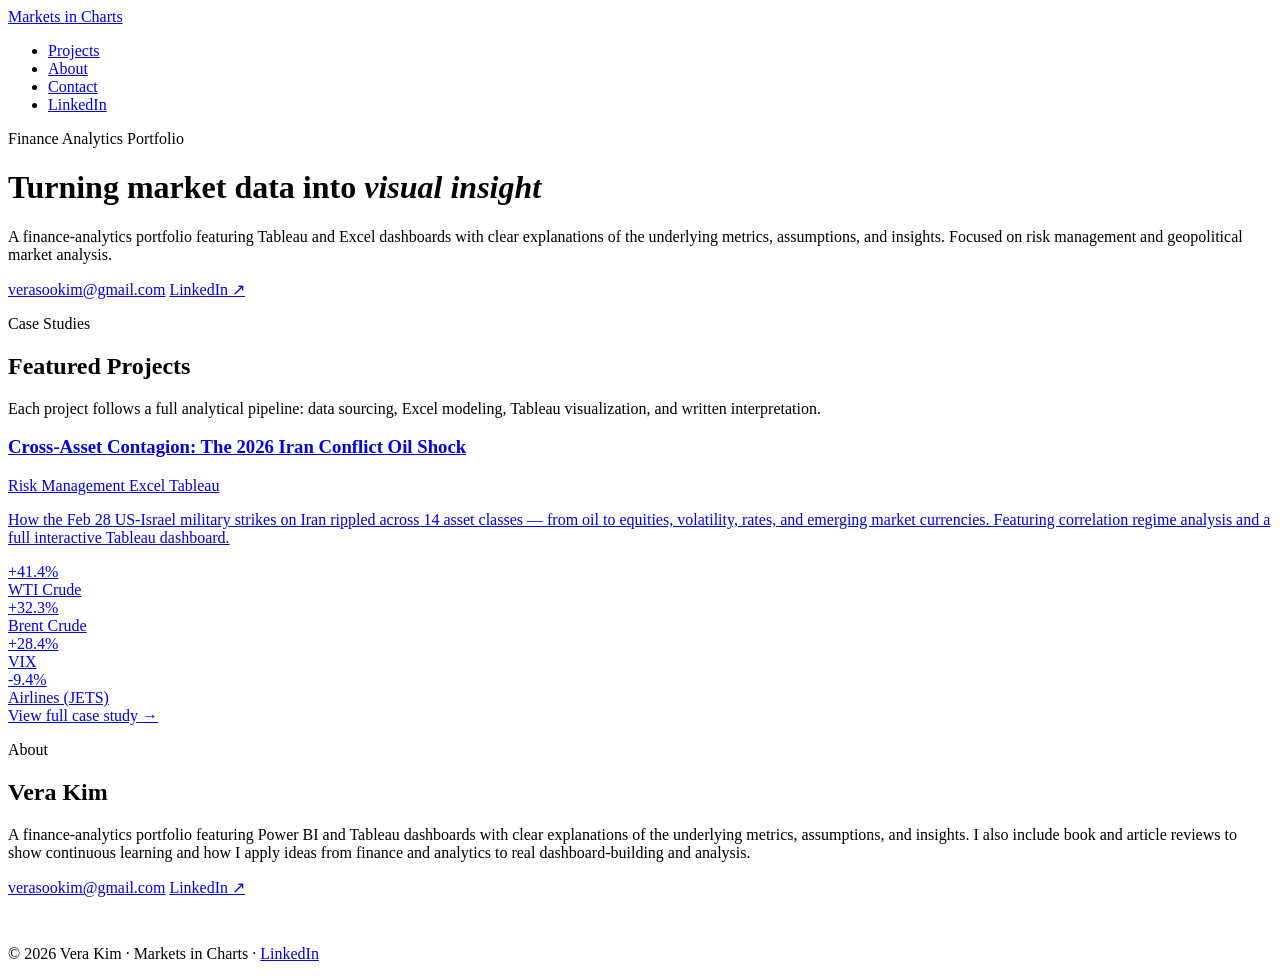
==== commit e056fcc4: "Update index.html landing page" ====
--- a/index.html
+++ b/index.html
@@ -5,112 +5,15 @@
     <meta name="viewport" content="width=device-width, initial-scale=1.0">
     <title>Markets in Charts | Vera Kim</title>
     <link href="https://fonts.googleapis.com/css2?family=DM+Serif+Display&family=Outfit:wght@300;400;500;600;700&display=swap" rel="stylesheet">
-    <style>
-        :root {
-            --bg-primary: #0B1120;
-            --bg-secondary: #111827;
-            --bg-card: #1A2235;
-            --accent: #3B82F6;
-            --accent-warm: #F59E0B;
-            --accent-red: #EF4444;
-            --accent-green: #10B981;
-            --text-primary: #F1F5F9;
-            --text-secondary: #94A3B8;
-            --text-muted: #64748B;
-            --border: #1E293B;
-        }
-        * { margin: 0; padding: 0; box-sizing: border-box; }
-        body { font-family: 'Outfit', sans-serif; background: var(--bg-primary); color: var(--text-primary); line-height: 1.7; -webkit-font-smoothing: antialiased; }
-        nav { position: fixed; top: 0; width: 100%; z-index: 100; background: rgba(11,17,32,0.85); backdrop-filter: blur(20px); border-bottom: 1px solid var(--border); padding: 0 2rem; }
-        .nav-inner { max-width: 1400px; margin: 0 auto; display: flex; justify-content: space-between; align-items: center; height: 64px; }
-        .nav-logo { font-family: 'DM Serif Display', serif; font-size: 1.3rem; color: var(--text-primary); text-decoration: none; }
-        .nav-logo span { color: var(--accent); }
-        .nav-links { display: flex; gap: 2rem; list-style: none; }
-        .nav-links a { color: var(--text-secondary); text-decoration: none; font-size: 0.9rem; font-weight: 500; transition: color 0.2s; }
-        .nav-links a:hover { color: var(--text-primary); }
-        .hero { padding: 10rem 2rem 4rem; max-width: 1400px; margin: 0 auto; position: relative; }
-        .hero::before { content: ''; position: absolute; top: 80px; right: -200px; width: 600px; height: 600px; background: radial-gradient(circle, rgba(59,130,246,0.08) 0%, transparent 70%); pointer-events: none; }
-        .hero-eyebrow { font-size: 0.8rem; font-weight: 600; letter-spacing: 3px; text-transform: uppercase; color: var(--accent); margin-bottom: 1.2rem; }
-        .hero h1 { font-family: 'DM Serif Display', serif; font-size: 3.5rem; font-weight: 400; line-height: 1.15; margin-bottom: 1.5rem; max-width: 700px; }
-        .hero h1 em { font-style: normal; background: linear-gradient(135deg, var(--accent), #818CF8); -webkit-background-clip: text; -webkit-text-fill-color: transparent; }
-        .hero-subtitle { font-size: 1.15rem; color: var(--text-secondary); max-width: 600px; margin-bottom: 2rem; font-weight: 300; }
-        .hero-meta { display: flex; gap: 2rem; flex-wrap: wrap; }
-        .hero-meta a { color: var(--text-muted); text-decoration: none; font-size: 0.9rem; transition: color 0.2s; }
-        .hero-meta a:hover { color: var(--accent); }
-        section { padding: 4rem 2rem; }
-        .container { max-width: 1400px; margin: 0 auto; }
-        .section-label { font-size: 0.75rem; font-weight: 600; letter-spacing: 3px; text-transform: uppercase; color: var(--accent-warm); margin-bottom: 0.8rem; }
-        .section-title { font-family: 'DM Serif Display', serif; font-size: 2.2rem; margin-bottom: 1rem; }
-        .section-desc { color: var(--text-secondary); max-width: 700px; margin-bottom: 3rem; font-weight: 300; }
-        .project-card { background: var(--bg-card); border: 1px solid var(--border); border-radius: 16px; overflow: hidden; margin-bottom: 3rem; transition: border-color 0.3s; }
-        .project-card:hover { border-color: rgba(59,130,246,0.3); }
-        .project-header { padding: 2.5rem 3rem 1.5rem; display: flex; justify-content: space-between; align-items: flex-start; flex-wrap: wrap; gap: 1rem; }
-        .project-header h2 { font-family: 'DM Serif Display', serif; font-size: 1.8rem; font-weight: 400; }
-        .project-tags { display: flex; gap: 0.5rem; flex-wrap: wrap; }
-        .tag { padding: 0.3rem 0.8rem; border-radius: 20px; font-size: 0.75rem; font-weight: 500; }
-        .tag-excel { background: rgba(16,185,129,0.15); color: var(--accent-green); }
-        .tag-tableau { background: rgba(59,130,246,0.15); color: var(--accent); }
-        .tag-risk { background: rgba(245,158,11,0.15); color: var(--accent-warm); }
-        .project-subtitle { padding: 0 3rem 2rem; color: var(--text-secondary); font-weight: 300; font-size: 1.05rem; }
-        .tableau-wrapper { width: 100%; background: #0D1117; border-top: 1px solid var(--border); border-bottom: 1px solid var(--border); }
-        .tableau-wrapper iframe { width: 100%; height: 780px; border: none; display: block; }
-        .metrics-bar { display: grid; grid-template-columns: repeat(auto-fit, minmax(160px, 1fr)); gap: 1px; background: var(--border); border-top: 1px solid var(--border); }
-        .metric { background: var(--bg-card); padding: 1.5rem 1.8rem; text-align: center; }
-        .metric-value { font-size: 1.6rem; font-weight: 700; }
-        .metric-value.up { color: var(--accent-green); }
-        .metric-value.down { color: var(--accent-red); }
-        .metric-value.neutral { color: var(--accent); }
-        .metric-label { font-size: 0.75rem; color: var(--text-muted); margin-top: 0.3rem; letter-spacing: 0.5px; text-transform: uppercase; }
-        .writeup { padding: 3rem; }
-        .writeup h3 { font-family: 'DM Serif Display', serif; font-size: 1.4rem; margin: 2.5rem 0 1rem; color: var(--text-primary); }
-        .writeup h3:first-child { margin-top: 0; }
-        .writeup h4 { font-size: 1.05rem; font-weight: 600; margin: 2rem 0 0.8rem; color: var(--text-primary); }
-        .writeup p { color: var(--text-secondary); margin-bottom: 1rem; max-width: 900px; font-weight: 300; font-size: 0.95rem; }
-        .writeup strong { color: var(--text-primary); font-weight: 600; }
-        .writeup ul { list-style: none; padding: 0; margin: 1rem 0 1.5rem; max-width: 900px; }
-        .writeup ul li { color: var(--text-secondary); font-weight: 300; font-size: 0.95rem; padding: 0.6rem 0 0.6rem 1.5rem; position: relative; border-bottom: 1px solid var(--border); }
-        .writeup ul li:last-child { border-bottom: none; }
-        .writeup ul li::before { content: ''; position: absolute; left: 0; top: 50%; transform: translateY(-50%); width: 6px; height: 6px; border-radius: 50%; background: var(--accent); }
-        .data-table { width: 100%; max-width: 800px; border-collapse: collapse; margin: 1.5rem 0 2rem; font-size: 0.9rem; }
-        .data-table thead th { background: rgba(59,130,246,0.12); color: var(--text-primary); font-weight: 600; text-align: left; padding: 0.8rem 1.2rem; border-bottom: 2px solid var(--accent); font-size: 0.8rem; letter-spacing: 0.5px; text-transform: uppercase; }
-        .data-table tbody td { padding: 0.7rem 1.2rem; border-bottom: 1px solid var(--border); color: var(--text-secondary); font-weight: 300; }
-        .data-table tbody tr:hover { background: rgba(59,130,246,0.04); }
-        .data-table .val-up { color: var(--accent-green); font-weight: 600; }
-        .data-table .val-down { color: var(--accent-red); font-weight: 600; }
-        .callout { background: rgba(245,158,11,0.08); border-left: 3px solid var(--accent-warm); padding: 1.5rem 2rem; border-radius: 0 8px 8px 0; margin: 1.5rem 0 2rem; max-width: 900px; }
-        .callout p { color: var(--text-secondary); margin: 0 0 0.8rem; font-size: 0.9rem; }
-        .callout p:last-child { margin-bottom: 0; }
-        .callout strong { color: var(--accent-warm); }
-        .embed-note { background: rgba(59,130,246,0.08); border: 1px solid rgba(59,130,246,0.2); border-radius: 8px; padding: 1rem 1.5rem; margin: 0 3rem; font-size: 0.85rem; color: var(--text-muted); }
-        .embed-note a { color: var(--accent); text-decoration: none; }
-        .embed-note a:hover { text-decoration: underline; }
-        .sources { display: flex; gap: 1rem; flex-wrap: wrap; margin-top: 1.5rem; }
-        .source-chip { background: var(--bg-secondary); border: 1px solid var(--border); padding: 0.5rem 1rem; border-radius: 8px; font-size: 0.8rem; color: var(--text-muted); }
-        .source-chip strong { color: var(--text-secondary); }
-        footer { padding: 3rem 2rem; border-top: 1px solid var(--border); text-align: center; }
-        footer p { color: var(--text-muted); font-size: 0.85rem; }
-        footer a { color: var(--accent); text-decoration: none; }
-        @media (max-width: 768px) {
-            .hero h1 { font-size: 2.2rem; }
-            .hero { padding: 8rem 1.5rem 3rem; }
-            .project-header { padding: 1.5rem; }
-            .project-subtitle { padding: 0 1.5rem 1.5rem; }
-            .writeup { padding: 1.5rem; }
-            .embed-note { margin: 0 1.5rem; }
-            .tableau-wrapper iframe { height: 500px; }
-            .nav-links { gap: 1rem; }
-        }
-        .fade-in { opacity: 0; transform: translateY(20px); animation: fadeIn 0.6s ease forwards; }
-        .fade-in:nth-child(2) { animation-delay: 0.1s; }
-        @keyframes fadeIn { to { opacity: 1; transform: translateY(0); } }
-    </style>
+    <link rel="stylesheet" href="/css/style.css">
 </head>
 <body>
+
 <nav><div class="nav-inner">
     <a href="/" class="nav-logo">Markets <span>in</span> Charts</a>
     <ul class="nav-links">
-        <li><a href="#projects">Projects</a></li>
-        <li><a href="#about">About</a></li>
+        <li><a href="/#projects">Projects</a></li>
+        <li><a href="/#about">About</a></li>
         <li><a href="mailto:verasookim@gmail.com">Contact</a></li>
         <li><a href="https://www.linkedin.com/in/vera-sookyung-kim/" target="_blank">LinkedIn</a></li>
     </ul>
@@ -131,99 +34,60 @@
     <h2 class="section-title">Featured Projects</h2>
     <p class="section-desc">Each project follows a full analytical pipeline: data sourcing, Excel modeling, Tableau visualization, and written interpretation.</p>
 
-    <article class="project-card fade-in">
-        <div class="project-header">
-            <h2>Cross-Asset Contagion: The 2026 Iran Conflict Oil Shock</h2>
-            <div class="project-tags">
-                <span class="tag tag-risk">Risk Management</span>
-                <span class="tag tag-excel">Excel</span>
-                <span class="tag tag-tableau">Tableau</span>
+    <div class="project-grid">
+
+        <!-- PROJECT 1: Iran Conflict -->
+        <a href="/projects/iran-conflict.html" class="preview-card fade-in">
+            <div class="preview-card-inner">
+                <div class="preview-card-top">
+                    <h3>Cross-Asset Contagion: The 2026 Iran Conflict Oil Shock</h3>
+                    <div class="project-tags">
+                        <span class="tag tag-risk">Risk Management</span>
+                        <span class="tag tag-excel">Excel</span>
+                        <span class="tag tag-tableau">Tableau</span>
+                    </div>
+                </div>
+                <p>How the Feb 28 US-Israel military strikes on Iran rippled across 14 asset classes &mdash; from oil to equities, volatility, rates, and emerging market currencies. Featuring correlation regime analysis and a full interactive Tableau dashboard.</p>
+                <div class="preview-metrics">
+                    <div>
+                        <div class="preview-metric-value" style="color: var(--accent-green);">+41.4%</div>
+                        <div class="preview-metric-label">WTI Crude</div>
+                    </div>
+                    <div>
+                        <div class="preview-metric-value" style="color: var(--accent-green);">+32.3%</div>
+                        <div class="preview-metric-label">Brent Crude</div>
+                    </div>
+                    <div>
+                        <div class="preview-metric-value" style="color: var(--accent-green);">+28.4%</div>
+                        <div class="preview-metric-label">VIX</div>
+                    </div>
+                    <div>
+                        <div class="preview-metric-value" style="color: var(--accent-red);">-9.4%</div>
+                        <div class="preview-metric-label">Airlines (JETS)</div>
+                    </div>
+                </div>
+                <div class="preview-cta">View full case study &#8594;</div>
             </div>
-        </div>
-        <p class="project-subtitle">How the Feb 28 US-Israel military strikes on Iran rippled across 14 asset classes &mdash; from oil to equities, volatility, rates, and emerging market currencies.</p>
+        </a>
 
-        <div class="metrics-bar">
-            <div class="metric"><div class="metric-value up">+41.4%</div><div class="metric-label">WTI Crude Return</div></div>
-            <div class="metric"><div class="metric-value up">+32.3%</div><div class="metric-label">Brent Crude Return</div></div>
-            <div class="metric"><div class="metric-value up">+28.4%</div><div class="metric-label">VIX Spike</div></div>
-            <div class="metric"><div class="metric-value down">-9.4%</div><div class="metric-label">Airlines (JETS) Return</div></div>
-            <div class="metric"><div class="metric-value neutral">14</div><div class="metric-label">Assets Tracked</div></div>
-            <div class="metric"><div class="metric-value neutral">71</div><div class="metric-label">Trading Days</div></div>
-        </div>
+        <!-- PROJECT 2: Placeholder for future project -->
+        <!--
+        <a href="/projects/your-next-project.html" class="preview-card fade-in fade-in-d1">
+            <div class="preview-card-inner">
+                <div class="preview-card-top">
+                    <h3>Your Next Project Title</h3>
+                    <div class="project-tags">
+                        <span class="tag tag-excel">Excel</span>
+                        <span class="tag tag-tableau">Tableau</span>
+                    </div>
+                </div>
+                <p>Brief description of the project goes here.</p>
+                <div class="preview-cta">View full case study &#8594;</div>
+            </div>
+        </a>
+        -->
 
-        <div class="tableau-wrapper">
-            <iframe src="https://public.tableau.com/views/IranConflictOilShock/IranConflictCross-AssetContagion?:embed=y&:display_count=yes&:showVizHome=no&:toolbar=yes" allowfullscreen></iframe>
-        </div>
-
-        <div class="embed-note">
-            If the dashboard doesn't load correctly, <a href="https://public.tableau.com/views/IranConflictOilShock/IranConflictCross-AssetContagion" target="_blank">view it on Tableau Public</a> or click the full-screen icon in the bottom right of the dashboard.
-        </div>
-
-        <div class="writeup">
-            <h3>Overview</h3>
-            <p>On February 28, 2026, the United States and Israel launched joint military strikes against Iran in what the U.S. codenamed Operation Epic Fury. The strikes targeted Iranian leadership and military infrastructure, triggering immediate retaliation and disrupting traffic through the <strong>Strait of Hormuz</strong>, a critical chokepoint through which approximately 20% of global oil supply transits daily.</p>
-            <p>This project examines how the resulting oil supply shock propagated across global asset classes, measuring the speed, magnitude, and direction of contagion from commodities into equities, volatility, interest rates, and currencies. The analysis uses <strong>14 instruments tracked over a 3-month window</strong> (December 1, 2025 &ndash; March 9, 2026), with February 28 as the event date dividing the pre-conflict baseline from the crisis period.</p>
-
-            <h3>Methodology</h3>
-            <p>The analysis is built on an Excel model feeding into a four-panel Tableau dashboard. The data pipeline follows a structured approach:</p>
-            <p><strong>Data collection:</strong> Daily closing prices for 14 instruments sourced from the Federal Reserve Bank of St. Louis (FRED) and Investing.com, covering commodities (Brent Crude, WTI Crude, Natural Gas), equities (S&amp;P 500, XLE Energy ETF, ITA Defense ETF, JETS Airlines ETF), volatility (VIX), interest rates (10-Year Treasury Yield, 10-Year Breakeven Inflation), and currencies (USD Broad Index, USD/JPY, USD/INR, USD/THB).</p>
-            <p><strong>Excel model:</strong> The workbook contains seven tabs: Raw Data, Daily Returns (live percentage-change formulas), Normalized Prices (rebased to 100 on February 27, the last pre-conflict trading day), Correlation Analysis (pre-conflict vs. during-conflict correlation matrices), Event Timeline, Summary Statistics, and Data Sources. All calculations use live Excel formulas, allowing the model to be updated as new data becomes available.</p>
-            <p><strong>Tableau dashboard:</strong> Four visualizations assembled into a single interactive dashboard: a normalized price line chart (the primary view), a cumulative return bar chart (winners vs. losers), a volatility comparison (pre-conflict vs. during-conflict), and a correlation shift chart (how each asset&rsquo;s relationship with Brent Crude changed when the crisis hit).</p>
-
-            <h3>Key Findings</h3>
-
-            <h4>1. The Oil Supply Shock</h4>
-            <p>Brent Crude surged 32.3% from $71.32 on February 27 to $94.35 by March 9, while WTI Crude rose even more sharply at 41.4%. The disruption to the Strait of Hormuz effectively halted approximately 20 million barrels per day of transit, creating an immediate supply shortfall. Despite OPEC+ announcing a 206,000-barrel/day output increase and the IEA coordinating its largest-ever Strategic Petroleum Reserve release (172 million barrels from the U.S. alone), oil prices remained elevated throughout the period.</p>
-
-            <h4>2. Winners and Losers</h4>
-            <p>The conflict created a clear divide across asset classes:</p>
-            <table class="data-table">
-                <thead><tr><th>Asset</th><th>Cumulative Return</th><th>Role</th></tr></thead>
-                <tbody>
-                    <tr><td>WTI Crude</td><td class="val-up">+41.4%</td><td>Direct shock (supply disruption)</td></tr>
-                    <tr><td>Brent Crude</td><td class="val-up">+32.3%</td><td>Direct shock (supply disruption)</td></tr>
-                    <tr><td>VIX</td><td class="val-up">+28.4%</td><td>Fear gauge &mdash; risk-off signal</td></tr>
-                    <tr><td>Nat Gas</td><td class="val-up">+8.7%</td><td>Energy contagion</td></tr>
-                    <tr><td>JETS (Airlines)</td><td class="val-down">-9.4%</td><td>Cost shock (fuel = largest expense)</td></tr>
-                    <tr><td>S&amp;P 500</td><td class="val-down">-1.2%</td><td>Broad equity risk-off</td></tr>
-                    <tr><td>ITA (Defense)</td><td class="val-down">-0.7%</td><td>Modest decline despite defense spending narrative</td></tr>
-                </tbody>
-            </table>
-            <p>A notable finding was that the ITA Defense ETF slightly declined (-0.7%) despite the prevailing narrative that defense stocks benefit from military conflict. This may reflect broader equity selling pressure overwhelming sector-specific tailwinds, or the market&rsquo;s expectation that the conflict would be short-lived.</p>
-
-            <h4>3. Volatility Explosion</h4>
-            <p>Daily volatility (measured as the standard deviation of daily returns) increased across nearly every asset class during the conflict. The most dramatic shifts were in the VIX, where daily volatility rose from 6.8% to 16.0% (a <strong>136% increase</strong>), and in Brent Crude, where volatility tripled from 1.9% to 5.5%. Even traditionally stable instruments like the USD Broad Index saw volatility nearly double from 0.2% to 0.4%. The only asset where volatility declined was Natural Gas, which had already experienced extreme volatility in January due to Winter Storm Fern (discussed separately below).</p>
-
-            <h4>4. Correlation Regime Change</h4>
-            <p>The most analytically significant finding was the dramatic shift in correlation structures. During the pre-conflict period, most assets had weak or near-zero correlation with Brent Crude. When the crisis hit, these relationships transformed:</p>
-            <ul>
-                <li><strong>S&amp;P 500:</strong> Correlation with Brent shifted from +0.01 to -0.95. This near-perfect negative correlation means that as oil spiked, equities fell almost in lockstep &mdash; a textbook contagion pattern where a commodity shock translates into equity risk.</li>
-                <li><strong>VIX:</strong> Moved from +0.07 to +0.93. Pre-conflict, VIX was essentially uncorrelated with oil. During the crisis, fear moved in near-perfect tandem with oil prices; as oil spiked, so did market volatility.</li>
-                <li><strong>USD/THB:</strong> Shifted from -0.08 to +0.81. Thailand is heavily dependent on Gulf oil imports. As oil prices surged, the Thai Baht weakened against the dollar, reflecting the expected current account deterioration for oil-importing emerging markets.</li>
-                <li><strong>USD Broad Index:</strong> Moved from -0.16 to +0.69. The dollar strengthened alongside oil, likely reflecting safe-haven flows into the U.S. currency during geopolitical uncertainty.</li>
-                <li><strong>JETS (Airlines):</strong> Moved from -0.21 to -0.80. The already-negative relationship deepened significantly, as higher oil prices directly increase airlines&rsquo; highest operating cost.</li>
-            </ul>
-            <p>This correlation regime change is a critical insight for risk management. During normal times, portfolio diversification across these asset classes provides genuine risk reduction. During a geopolitical crisis, however, correlations converge &mdash; assets that were previously uncorrelated begin moving together, reducing the effectiveness of diversification precisely when it is needed most. This is the core mechanism of financial contagion.</p>
-
-            <h3>Separate Note: The January Natural Gas Spike</h3>
-            <div class="callout">
-                <p>Natural Gas was excluded from the charts due to an extreme spike in January 2026 that distorted the Y-axis, compressing all other assets into an unreadable band. This spike was driven by <strong>Winter Storm Fern</strong>, not the Iran conflict. Henry Hub prices surged approximately 170% in a single week in late January, jumping from $3.04/MMBtu to $8.21/MMBtu, with some regional hubs recording all-time highs exceeding $30/MMBtu. The storm set 79 all-time high average spot price records across the country, surpassing even Winter Storm Uri&rsquo;s 2021 tally of 77 records.</p>
-                <p>This is analytically significant for two reasons. First, it demonstrates that Natural Gas was already in a heightened volatility regime before the Iran conflict began, which is why its during-conflict volatility actually <em>decreased</em> relative to its pre-conflict period (the January storm inflated the baseline). Second, it illustrates why risk dashboards must identify and separate distinct risk events rather than conflating them. The natural gas spike was a weather-driven domestic supply shock, fundamentally different from the geopolitical oil supply shock that followed a month later.</p>
-            </div>
-
-            <h3>Tools and Data Sources</h3>
-            <p><strong>Tools:</strong> Microsoft Excel (data modeling, formulas, correlation analysis), Tableau Desktop (visualization and dashboard assembly)</p>
-            <p><strong>Data sources:</strong> FRED &mdash; Federal Reserve Bank of St. Louis (oil prices, natural gas, VIX, Treasury yields, breakeven inflation, USD index, USD/JPY exchange rate); Investing.com (S&amp;P 500, XLE, ITA, JETS ETFs, USD/INR, USD/THB exchange rates)</p>
-            <p><strong>Date range:</strong> December 1, 2025 &ndash; March 9, 2026 (71 trading days)</p>
-            <div class="sources">
-                <div class="source-chip"><strong>Excel</strong> &mdash; Data modeling &amp; correlation analysis</div>
-                <div class="source-chip"><strong>Tableau</strong> &mdash; Visualization &amp; dashboard</div>
-                <div class="source-chip"><strong>FRED</strong> &mdash; Oil, gas, VIX, rates, USD</div>
-                <div class="source-chip"><strong>Investing.com</strong> &mdash; Equities, EM currencies</div>
-                <div class="source-chip"><strong>Date Range</strong> &mdash; Dec 1, 2025 &ndash; Mar 9, 2026</div>
-            </div>
-        </div>
-    </article>
+    </div>
 </div></section>
 
 <section id="about" style="padding-bottom: 2rem;"><div class="container">
@@ -237,5 +101,6 @@
 </div></section>
 
 <footer><p>&copy; 2026 Vera Kim &middot; Markets in Charts &middot; <a href="https://www.linkedin.com/in/vera-sookyung-kim/" target="_blank">LinkedIn</a></p></footer>
+
 </body>
 </html>
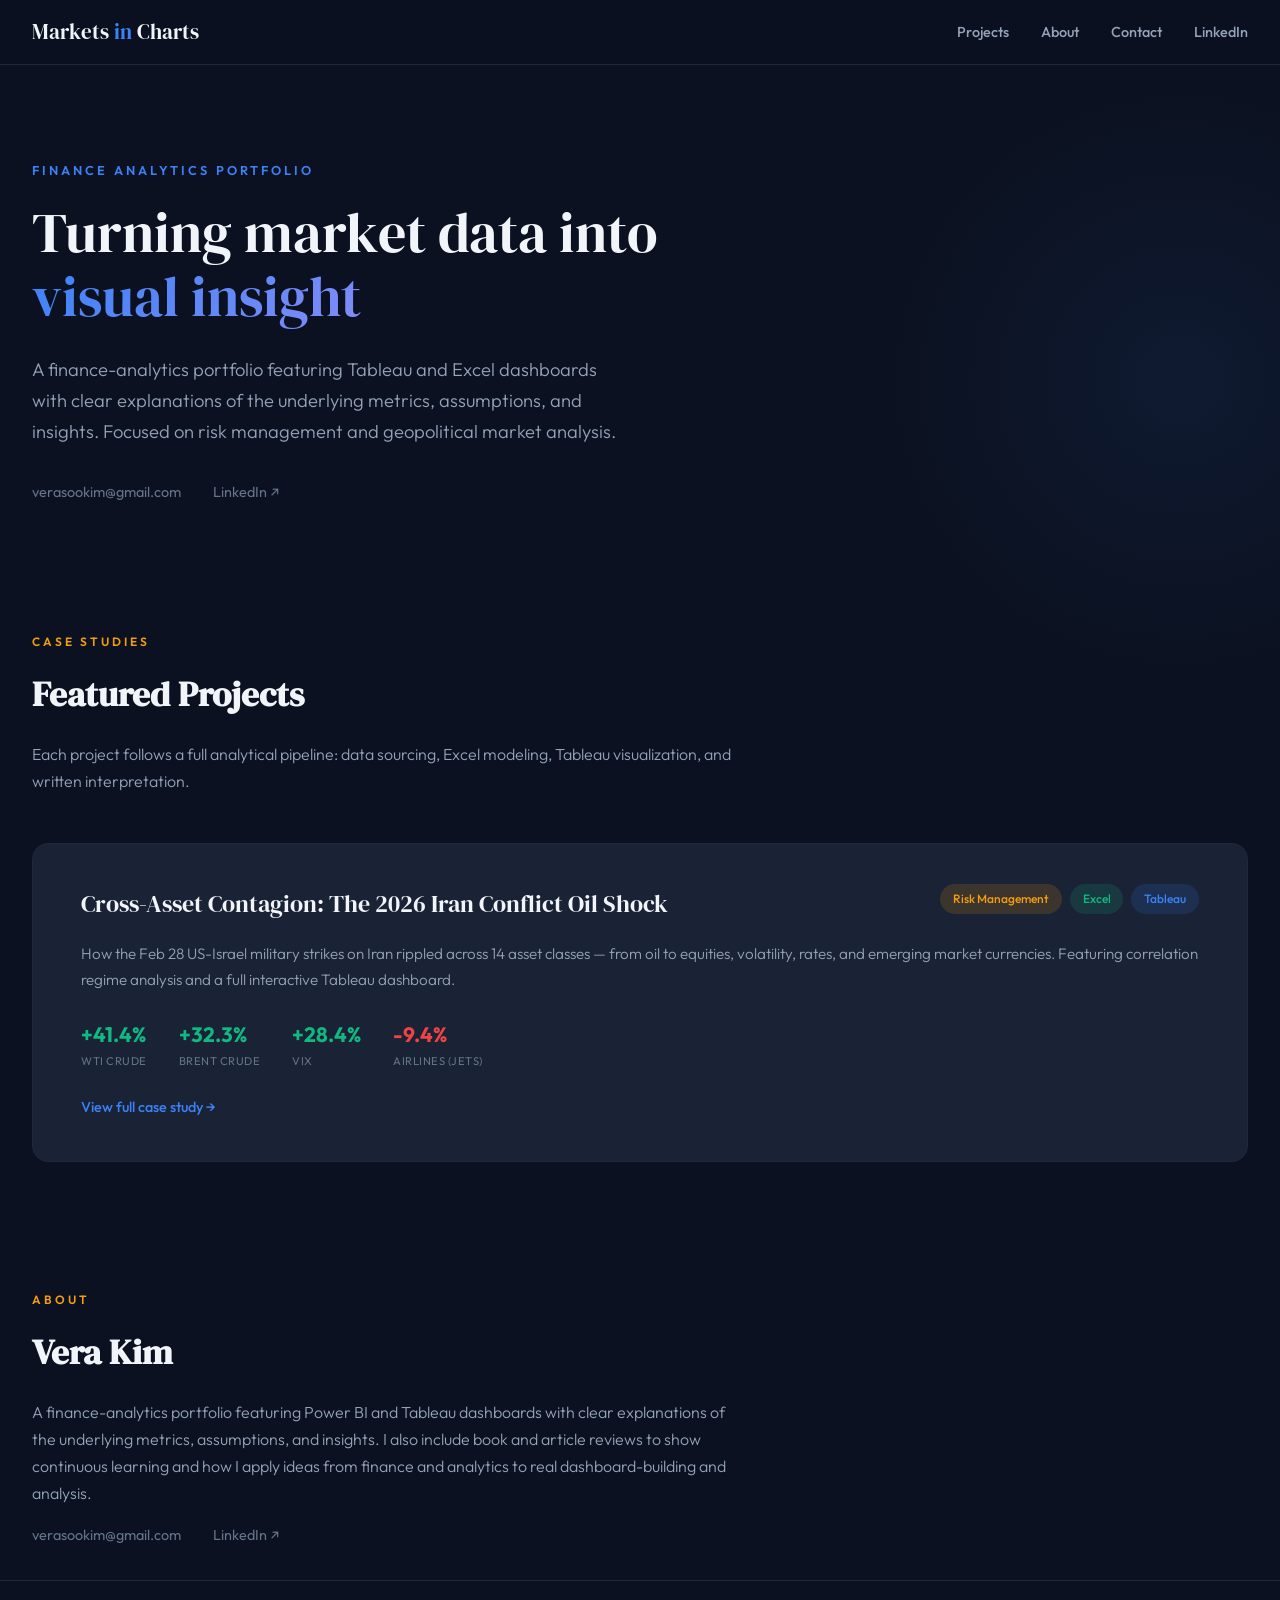
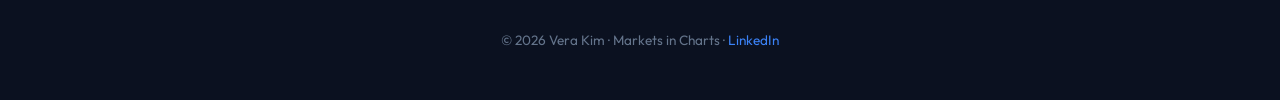
==== commit b20d1283: "Update index.html" ====
--- a/index.html
+++ b/index.html
@@ -16,7 +16,7 @@
         <li><a href="/#about">About</a></li>
         <li><a href="mailto:verasookim@gmail.com">Contact</a></li>
         <li><a href="https://www.linkedin.com/in/vera-sookyung-kim/" target="_blank">LinkedIn</a></li>
-    </ul>
+    </ul> 
 </div></nav>
 
 <header class="hero"><div class="fade-in">
--- a/css/style.css
+++ b/css/style.css
@@ -0,0 +1,147 @@
+:root {
+    --bg-primary: #0B1120;
+    --bg-secondary: #111827;
+    --bg-card: #1A2235;
+    --accent: #3B82F6;
+    --accent-warm: #F59E0B;
+    --accent-red: #EF4444;
+    --accent-green: #10B981;
+    --text-primary: #F1F5F9;
+    --text-secondary: #94A3B8;
+    --text-muted: #64748B;
+    --border: #1E293B;
+}
+* { margin: 0; padding: 0; box-sizing: border-box; }
+body { font-family: 'Outfit', sans-serif; background: var(--bg-primary); color: var(--text-primary); line-height: 1.7; -webkit-font-smoothing: antialiased; }
+
+/* ── NAVIGATION ── */
+nav { position: fixed; top: 0; width: 100%; z-index: 100; background: rgba(11,17,32,0.85); backdrop-filter: blur(20px); border-bottom: 1px solid var(--border); padding: 0 2rem; }
+.nav-inner { max-width: 1400px; margin: 0 auto; display: flex; justify-content: space-between; align-items: center; height: 64px; }
+.nav-logo { font-family: 'DM Serif Display', serif; font-size: 1.3rem; color: var(--text-primary); text-decoration: none; }
+.nav-logo span { color: var(--accent); }
+.nav-links { display: flex; gap: 2rem; list-style: none; }
+.nav-links a { color: var(--text-secondary); text-decoration: none; font-size: 0.9rem; font-weight: 500; transition: color 0.2s; }
+.nav-links a:hover { color: var(--text-primary); }
+
+/* ── HERO ── */
+.hero { padding: 10rem 2rem 4rem; max-width: 1400px; margin: 0 auto; position: relative; }
+.hero::before { content: ''; position: absolute; top: 80px; right: -200px; width: 600px; height: 600px; background: radial-gradient(circle, rgba(59,130,246,0.08) 0%, transparent 70%); pointer-events: none; }
+.hero-eyebrow { font-size: 0.8rem; font-weight: 600; letter-spacing: 3px; text-transform: uppercase; color: var(--accent); margin-bottom: 1.2rem; }
+.hero h1 { font-family: 'DM Serif Display', serif; font-size: 3.5rem; font-weight: 400; line-height: 1.15; margin-bottom: 1.5rem; max-width: 700px; }
+.hero h1 em { font-style: normal; background: linear-gradient(135deg, var(--accent), #818CF8); -webkit-background-clip: text; -webkit-text-fill-color: transparent; }
+.hero-subtitle { font-size: 1.15rem; color: var(--text-secondary); max-width: 600px; margin-bottom: 2rem; font-weight: 300; }
+.hero-meta { display: flex; gap: 2rem; flex-wrap: wrap; }
+.hero-meta a { color: var(--text-muted); text-decoration: none; font-size: 0.9rem; transition: color 0.2s; }
+.hero-meta a:hover { color: var(--accent); }
+
+/* ── SECTIONS ── */
+section { padding: 4rem 2rem; }
+.container { max-width: 1400px; margin: 0 auto; }
+.section-label { font-size: 0.75rem; font-weight: 600; letter-spacing: 3px; text-transform: uppercase; color: var(--accent-warm); margin-bottom: 0.8rem; }
+.section-title { font-family: 'DM Serif Display', serif; font-size: 2.2rem; margin-bottom: 1rem; }
+.section-desc { color: var(--text-secondary); max-width: 700px; margin-bottom: 3rem; font-weight: 300; }
+
+/* ── PROJECT CARDS (index page) ── */
+.project-grid { display: grid; grid-template-columns: 1fr; gap: 2rem; }
+.preview-card { background: var(--bg-card); border: 1px solid var(--border); border-radius: 16px; overflow: hidden; transition: border-color 0.3s, transform 0.2s; text-decoration: none; color: inherit; display: block; }
+.preview-card:hover { border-color: rgba(59,130,246,0.3); transform: translateY(-4px); }
+.preview-card-inner { padding: 2.5rem 3rem; }
+.preview-card-top { display: flex; justify-content: space-between; align-items: flex-start; flex-wrap: wrap; gap: 1rem; margin-bottom: 1rem; }
+.preview-card h3 { font-family: 'DM Serif Display', serif; font-size: 1.5rem; font-weight: 400; }
+.preview-card p { color: var(--text-secondary); font-weight: 300; font-size: 0.95rem; margin-bottom: 1.5rem; }
+.preview-metrics { display: flex; gap: 2rem; flex-wrap: wrap; }
+.preview-metric-value { font-size: 1.3rem; font-weight: 700; }
+.preview-metric-label { font-size: 0.7rem; color: var(--text-muted); text-transform: uppercase; letter-spacing: 0.5px; }
+.preview-cta { display: inline-flex; align-items: center; gap: 0.4rem; color: var(--accent); font-size: 0.9rem; font-weight: 500; margin-top: 1.5rem; }
+
+/* ── TAGS ── */
+.project-tags { display: flex; gap: 0.5rem; flex-wrap: wrap; }
+.tag { padding: 0.3rem 0.8rem; border-radius: 20px; font-size: 0.75rem; font-weight: 500; }
+.tag-excel { background: rgba(16,185,129,0.15); color: var(--accent-green); }
+.tag-tableau { background: rgba(59,130,246,0.15); color: var(--accent); }
+.tag-risk { background: rgba(245,158,11,0.15); color: var(--accent-warm); }
+
+/* ── PROJECT PAGE ── */
+.project-page-header { padding: 8rem 2rem 2rem; max-width: 1400px; margin: 0 auto; }
+.project-page-header h1 { font-family: 'DM Serif Display', serif; font-size: 2.5rem; font-weight: 400; line-height: 1.2; margin-bottom: 1rem; max-width: 900px; }
+.project-page-subtitle { color: var(--text-secondary); font-weight: 300; font-size: 1.1rem; max-width: 800px; margin-bottom: 2rem; }
+.back-link { display: inline-flex; align-items: center; gap: 0.4rem; color: var(--text-muted); text-decoration: none; font-size: 0.9rem; margin-bottom: 1.5rem; transition: color 0.2s; }
+.back-link:hover { color: var(--accent); }
+
+.project-card { background: var(--bg-card); border: 1px solid var(--border); border-radius: 16px; overflow: hidden; margin: 0 2rem 3rem; max-width: 1400px; }
+@media (min-width: 1440px) { .project-card { margin: 0 auto 3rem; } }
+
+/* ── METRICS BAR ── */
+.metrics-bar { display: grid; grid-template-columns: repeat(auto-fit, minmax(160px, 1fr)); gap: 1px; background: var(--border); border-top: 1px solid var(--border); }
+.metric { background: var(--bg-card); padding: 1.5rem 1.8rem; text-align: center; }
+.metric-value { font-size: 1.6rem; font-weight: 700; }
+.metric-value.up { color: var(--accent-green); }
+.metric-value.down { color: var(--accent-red); }
+.metric-value.neutral { color: var(--accent); }
+.metric-label { font-size: 0.75rem; color: var(--text-muted); margin-top: 0.3rem; letter-spacing: 0.5px; text-transform: uppercase; }
+
+/* ── TABLEAU EMBED ── */
+.tableau-wrapper { width: 100%; background: #0D1117; border-top: 1px solid var(--border); border-bottom: 1px solid var(--border); }
+.tableau-wrapper iframe { width: 100%; height: 780px; border: none; display: block; }
+
+/* ── EMBED NOTE ── */
+.embed-note { background: rgba(59,130,246,0.08); border: 1px solid rgba(59,130,246,0.2); border-radius: 8px; padding: 1rem 1.5rem; margin: 0 3rem; font-size: 0.85rem; color: var(--text-muted); }
+.embed-note a { color: var(--accent); text-decoration: none; }
+.embed-note a:hover { text-decoration: underline; }
+
+/* ── WRITEUP ── */
+.writeup { padding: 3rem; }
+.writeup h3 { font-family: 'DM Serif Display', serif; font-size: 1.4rem; margin: 2.5rem 0 1rem; color: var(--text-primary); }
+.writeup h3:first-child { margin-top: 0; }
+.writeup h4 { font-size: 1.05rem; font-weight: 600; margin: 2rem 0 0.8rem; color: var(--text-primary); }
+.writeup p { color: var(--text-secondary); margin-bottom: 1rem; max-width: 900px; font-weight: 300; font-size: 0.95rem; }
+.writeup strong { color: var(--text-primary); font-weight: 600; }
+.writeup ul { list-style: none; padding: 0; margin: 1rem 0 1.5rem; max-width: 900px; }
+.writeup ul li { color: var(--text-secondary); font-weight: 300; font-size: 0.95rem; padding: 0.6rem 0 0.6rem 1.5rem; position: relative; border-bottom: 1px solid var(--border); }
+.writeup ul li:last-child { border-bottom: none; }
+.writeup ul li::before { content: ''; position: absolute; left: 0; top: 50%; transform: translateY(-50%); width: 6px; height: 6px; border-radius: 50%; background: var(--accent); }
+
+/* ── DATA TABLE ── */
+.data-table { width: 100%; max-width: 800px; border-collapse: collapse; margin: 1.5rem 0 2rem; font-size: 0.9rem; }
+.data-table thead th { background: rgba(59,130,246,0.12); color: var(--text-primary); font-weight: 600; text-align: left; padding: 0.8rem 1.2rem; border-bottom: 2px solid var(--accent); font-size: 0.8rem; letter-spacing: 0.5px; text-transform: uppercase; }
+.data-table tbody td { padding: 0.7rem 1.2rem; border-bottom: 1px solid var(--border); color: var(--text-secondary); font-weight: 300; }
+.data-table tbody tr:hover { background: rgba(59,130,246,0.04); }
+.data-table .val-up { color: var(--accent-green); font-weight: 600; }
+.data-table .val-down { color: var(--accent-red); font-weight: 600; }
+
+/* ── CALLOUT ── */
+.callout { background: rgba(245,158,11,0.08); border-left: 3px solid var(--accent-warm); padding: 1.5rem 2rem; border-radius: 0 8px 8px 0; margin: 1.5rem 0 2rem; max-width: 900px; }
+.callout p { color: var(--text-secondary); margin: 0 0 0.8rem; font-size: 0.9rem; }
+.callout p:last-child { margin-bottom: 0; }
+.callout strong { color: var(--accent-warm); }
+
+/* ── SOURCES ── */
+.sources { display: flex; gap: 1rem; flex-wrap: wrap; margin-top: 1.5rem; }
+.source-chip { background: var(--bg-secondary); border: 1px solid var(--border); padding: 0.5rem 1rem; border-radius: 8px; font-size: 0.8rem; color: var(--text-muted); }
+.source-chip strong { color: var(--text-secondary); }
+
+/* ── FOOTER ── */
+footer { padding: 3rem 2rem; border-top: 1px solid var(--border); text-align: center; }
+footer p { color: var(--text-muted); font-size: 0.85rem; }
+footer a { color: var(--accent); text-decoration: none; }
+
+/* ── RESPONSIVE ── */
+@media (max-width: 768px) {
+    .hero h1 { font-size: 2.2rem; }
+    .hero { padding: 8rem 1.5rem 3rem; }
+    .project-page-header { padding: 7rem 1.5rem 1.5rem; }
+    .project-page-header h1 { font-size: 1.8rem; }
+    .project-card { margin: 0 1rem 2rem; }
+    .preview-card-inner { padding: 1.5rem; }
+    .writeup { padding: 1.5rem; }
+    .embed-note { margin: 0 1.5rem; }
+    .tableau-wrapper iframe { height: 500px; }
+    .nav-links { gap: 1rem; }
+    .preview-metrics { gap: 1.2rem; }
+}
+
+/* ── ANIMATIONS ── */
+.fade-in { opacity: 0; transform: translateY(20px); animation: fadeIn 0.6s ease forwards; }
+.fade-in-d1 { animation-delay: 0.1s; }
+.fade-in-d2 { animation-delay: 0.2s; }
+@keyframes fadeIn { to { opacity: 1; transform: translateY(0); } }
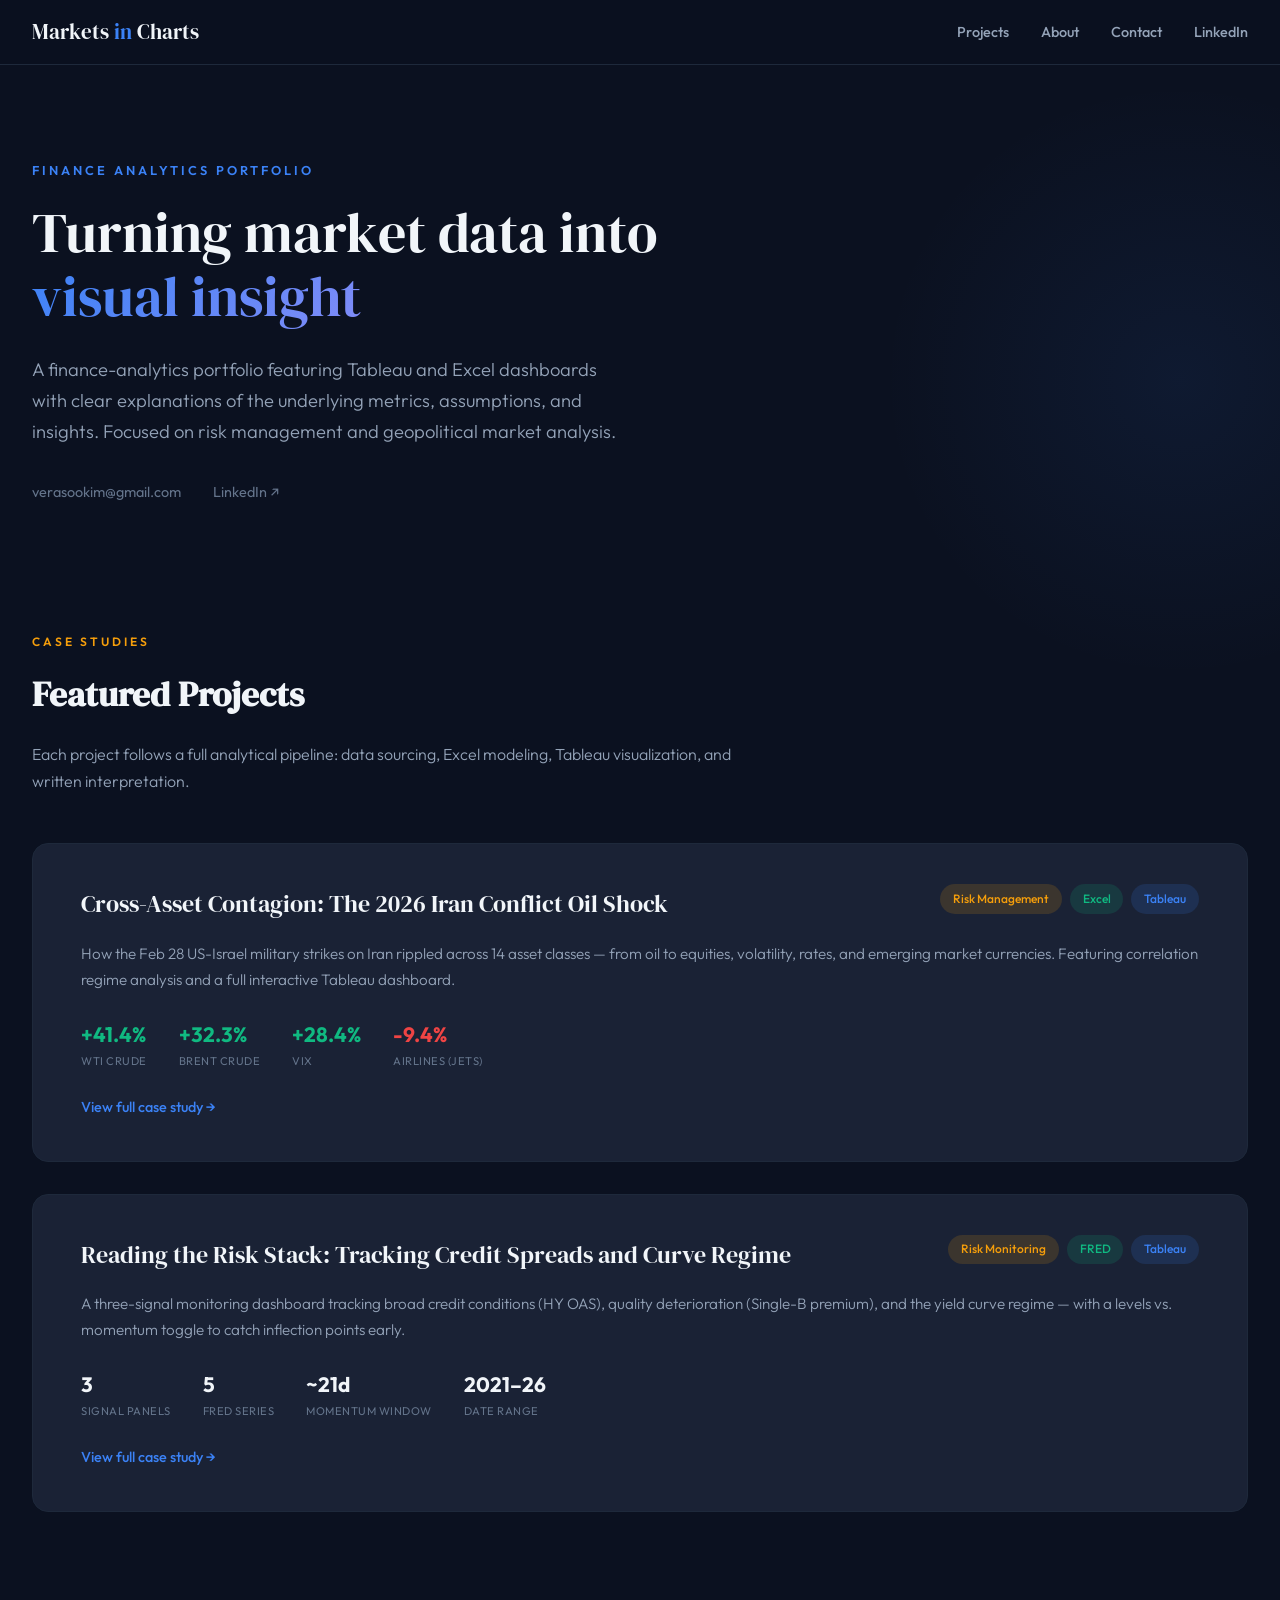
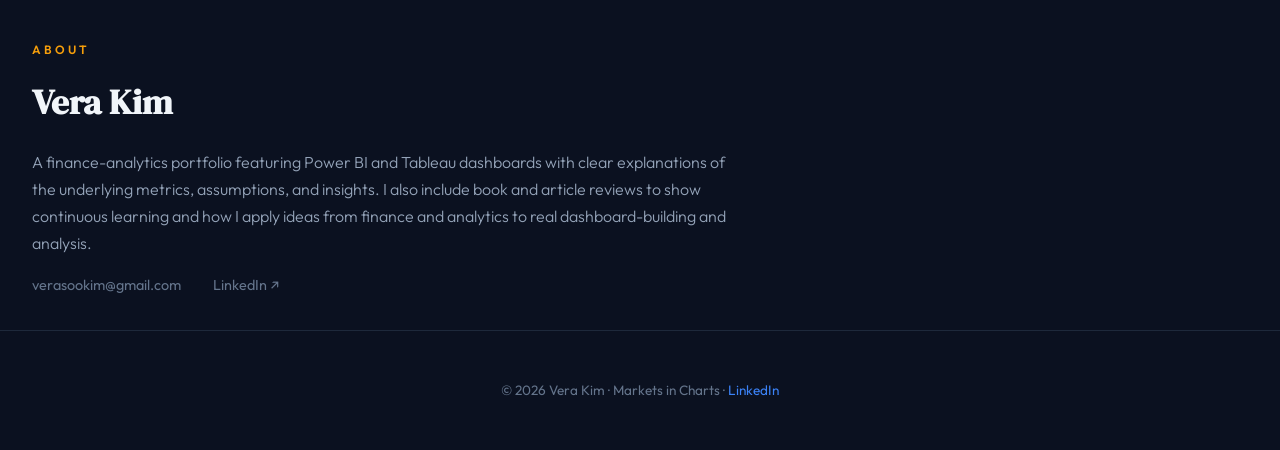
==== commit 8b6bec9f: "Update index.html" ====
--- a/index.html
+++ b/index.html
@@ -37,7 +37,7 @@
     <div class="project-grid">
 
         <!-- PROJECT 1: Iran Conflict -->
-        <a href="/projects/iran-conflict.html" class="preview-card fade-in">
+        <a href="projects/iran-conflict.html" class="preview-card fade-in">
             <div class="preview-card-inner">
                 <div class="preview-card-top">
                     <h3>Cross-Asset Contagion: The 2026 Iran Conflict Oil Shock</h3>
@@ -70,22 +70,39 @@
             </div>
         </a>
 
-        <!-- PROJECT 2: Placeholder for future project -->
-        <!--
-        <a href="/projects/your-next-project.html" class="preview-card fade-in fade-in-d1">
+        <!-- PROJECT 2: Market Pulse Dashboard -->
+        <a href="projects/reading-the-risk-stack.html" class="preview-card fade-in fade-in-d1">
             <div class="preview-card-inner">
                 <div class="preview-card-top">
-                    <h3>Your Next Project Title</h3>
+                    <h3>Reading the Risk Stack: Tracking Credit Spreads and Curve Regime</h3>
                     <div class="project-tags">
-                        <span class="tag tag-excel">Excel</span>
+                        <span class="tag tag-risk">Risk Monitoring</span>
+                        <span class="tag tag-excel">FRED</span>
                         <span class="tag tag-tableau">Tableau</span>
                     </div>
                 </div>
-                <p>Brief description of the project goes here.</p>
+                <p>A three-signal monitoring dashboard tracking broad credit conditions (HY OAS), quality deterioration (Single-B premium), and the yield curve regime &mdash; with a levels vs. momentum toggle to catch inflection points early.</p>
+                <div class="preview-metrics">
+                    <div>
+                        <div class="preview-metric-value">3</div>
+                        <div class="preview-metric-label">Signal Panels</div>
+                    </div>
+                    <div>
+                        <div class="preview-metric-value">5</div>
+                        <div class="preview-metric-label">FRED Series</div>
+                    </div>
+                    <div>
+                        <div class="preview-metric-value">~21d</div>
+                        <div class="preview-metric-label">Momentum Window</div>
+                    </div>
+                    <div>
+                        <div class="preview-metric-value">2021&ndash;26</div>
+                        <div class="preview-metric-label">Date Range</div>
+                    </div>
+                </div>
                 <div class="preview-cta">View full case study &#8594;</div>
             </div>
         </a>
-        -->
 
     </div>
 </div></section>
